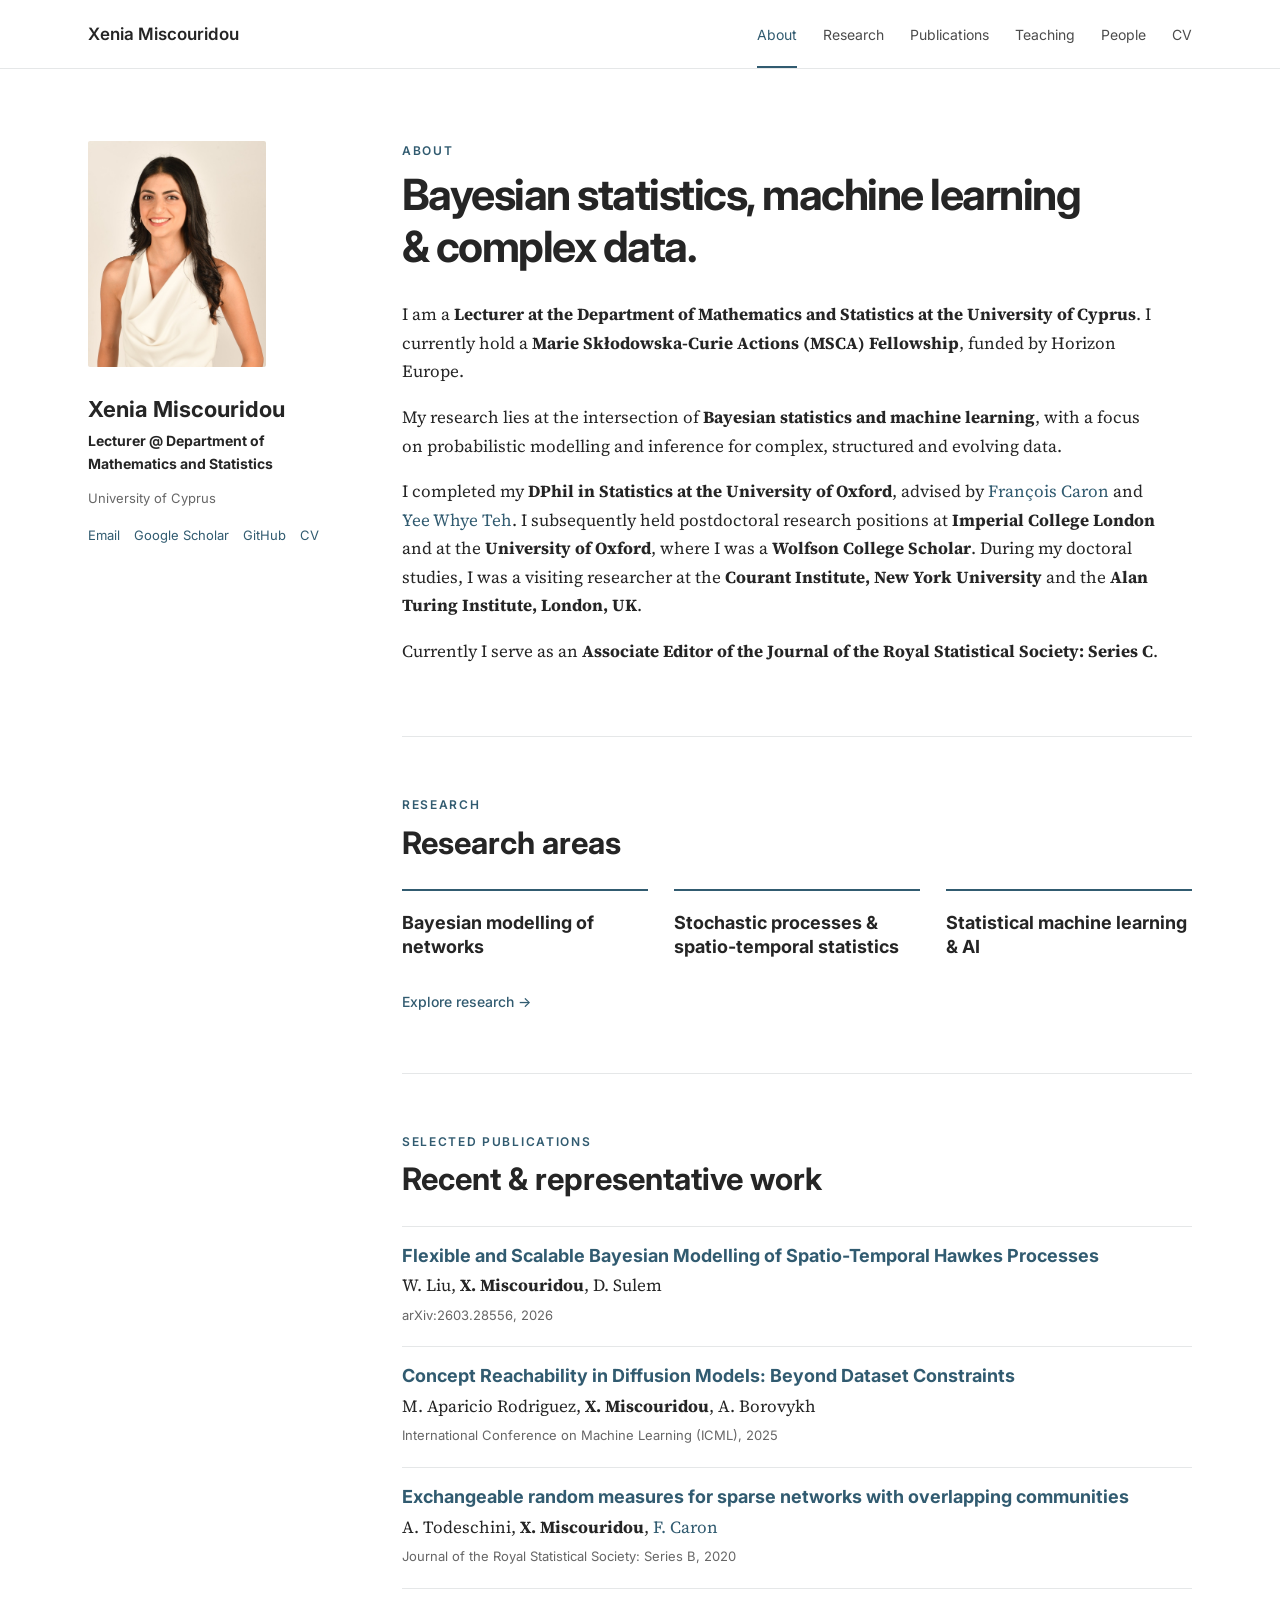
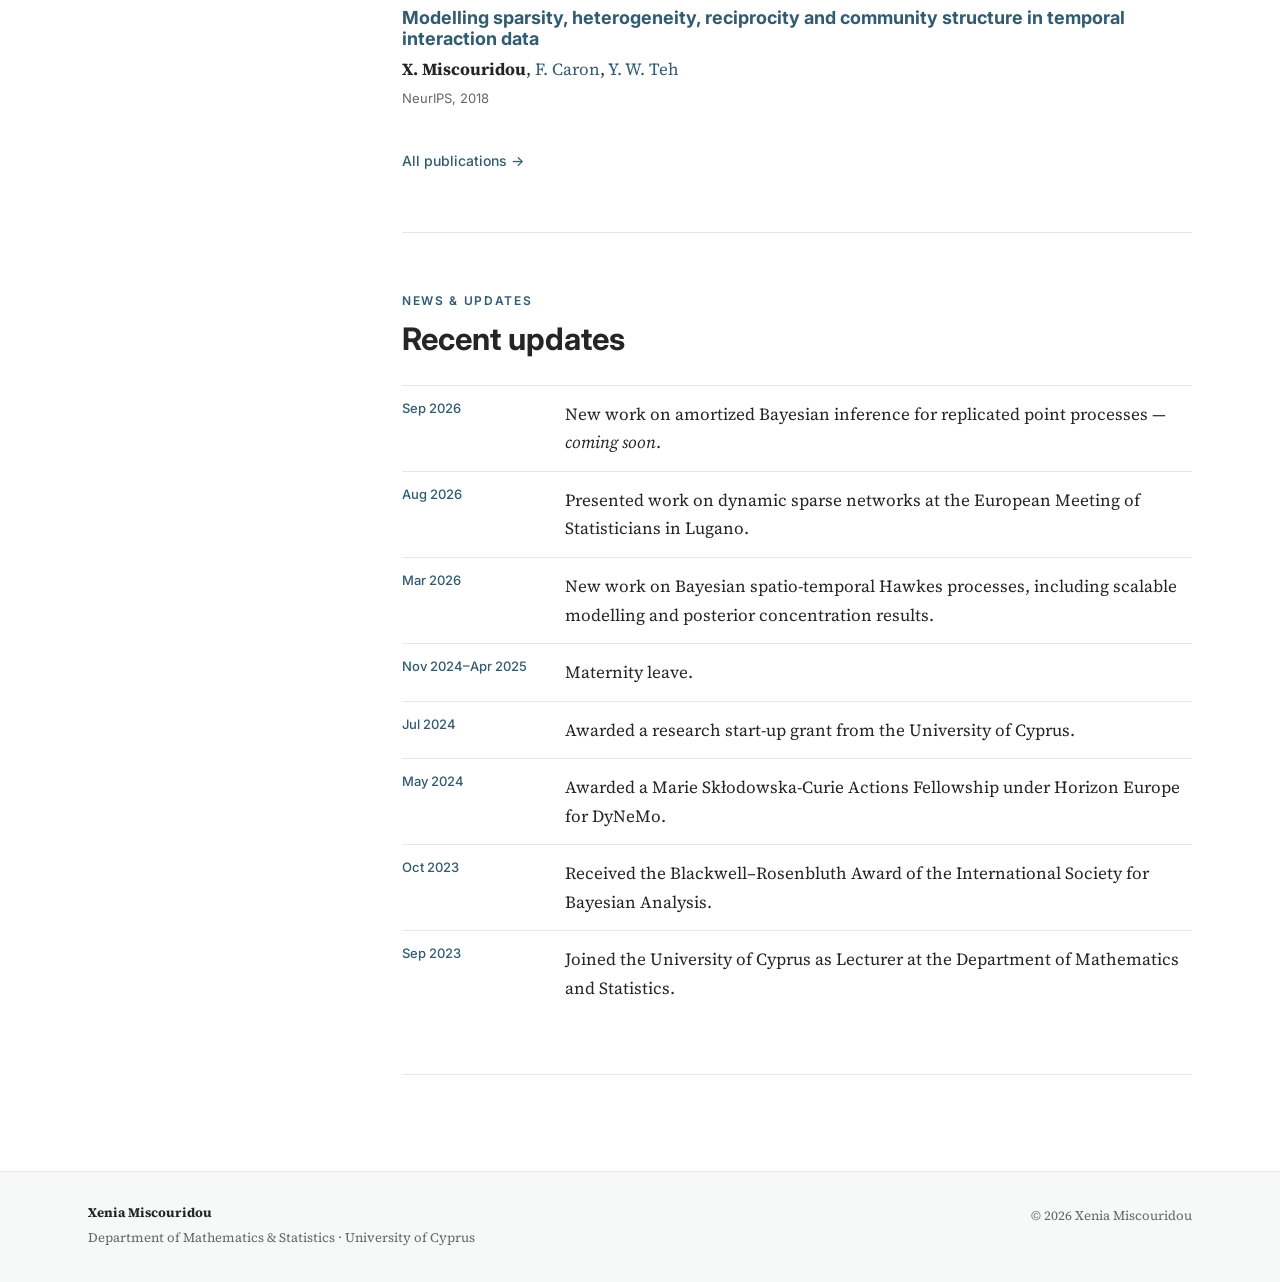
==== index.html @ 17776f2f "links" ====
<!doctype html><html lang="en"><head><meta charset="utf-8"><meta name="viewport" content="width=device-width,initial-scale=1"><title>Xenia Miscouridou</title><meta name="description" content="Xenia Miscouridou — Bayesian statistics, machine learning, networks and stochastic processes."><link rel="preconnect" href="https://fonts.googleapis.com"><link rel="preconnect" href="https://fonts.gstatic.com" crossorigin><link href="https://fonts.googleapis.com/css2?family=Inter:wght@400;500;600&family=Source+Serif+4:opsz,wght@8..60,400;8..60,600&display=swap" rel="stylesheet"><link rel="stylesheet" href="assets/style.css"></head><body>
<header class="topbar"><div class="navwrap"><a class="brand" href="index.html">Xenia Miscouridou</a><button class="menu" aria-label="Menu" aria-expanded="false">☰</button><nav><a class="active" href="index.html#about">About</a><a href="research.html">Research</a><a href="publications.html">Publications</a><a href="teaching.html">Teaching</a><a href="people.html">People</a><a href="cv.html">CV</a></nav></div></header>
<main class="layout"><aside class="profile"><img src="assets/xenia-profile.jpg" alt="Xenia Miscouridou"><h1>Xenia Miscouridou</h1><p class="role"><strong>Lecturer @ Department of Mathematics and Statistics</strong></p><p class="affiliation">University of Cyprus</p><div class="links"><a href="mailto:miscouridou.xenia@ucy.ac.cy">Email</a><a href="https://scholar.google.com/citations?user=eUsxsWwAAAAJ" target="_blank" rel="noreferrer">Google Scholar</a><a href="https://github.com/misxenia" target="_blank" rel="noreferrer">GitHub</a><a href="cv.html">CV</a></div></aside>
<div class="content"><section id="about" class="hero"><p class="eyebrow">About</p><h2>Bayesian statistics, machine learning &amp; complex data.</h2><p>I am a <strong>Lecturer at the Department of Mathematics and Statistics at the University of Cyprus</strong>. I currently hold a <strong>Marie Skłodowska-Curie Actions (MSCA) Fellowship</strong>, funded by Horizon Europe.</p><p>My research lies at the intersection of <strong>Bayesian statistics and machine learning</strong>, with a focus on probabilistic modelling and inference for complex, structured and evolving data.</p><p>I completed my <strong>DPhil in Statistics at the University of Oxford</strong>, advised by <a href="https://www.stats.ox.ac.uk/~caron/" target="_blank" rel="noreferrer">François Caron</a> and <a href="https://www.stats.ox.ac.uk/~teh/" target="_blank" rel="noreferrer">Yee Whye Teh</a>. I subsequently held postdoctoral research positions at <strong>Imperial College London</strong> and at the <strong>University of Oxford</strong>, where I was a <strong>Wolfson College Scholar</strong>. During my doctoral studies, I was a visiting researcher at the <strong>Courant Institute, New York University</strong> and the <strong>Alan Turing Institute, London, UK</strong>.<p>Currently I serve as an <strong>Associate Editor of the Journal of the Royal Statistical Society: Series C</strong>.</p></p></section>
<section id="research" class="section"><div class="sectionhead"><p class="eyebrow">Research</p><h2>Research areas</h2></div><div class="research-grid research-grid-titles"><article><h3>Bayesian modelling of networks</h3></article><article><h3>Stochastic processes &amp; spatio-temporal statistics</h3></article><article><h3>Statistical machine learning &amp; AI</h3></article></div><a class="more" href="research.html">Explore research →</a></section>
<section id="publications" class="section"><div class="sectionhead"><p class="eyebrow">Selected publications</p><h2>Recent &amp; representative work</h2></div><div class="pub"><h3><a href="https://arxiv.org/abs/2603.28556" target="_blank" rel="noreferrer">Flexible and Scalable Bayesian Modelling of Spatio-Temporal Hawkes Processes</a></h3><p>W. Liu, <strong>X. Miscouridou</strong>, D. Sulem</p><span class="venue">arXiv:2603.28556, 2026</span></div><div class="pub"><h3><a href="https://proceedings.mlr.press/v267/rodriguez25a.html" target="_blank" rel="noreferrer">Concept Reachability in Diffusion Models: Beyond Dataset Constraints</a></h3><p>M. Aparicio Rodriguez, <strong>X. Miscouridou</strong>, A. Borovykh</p><span class="venue">International Conference on Machine Learning (ICML), 2025</span></div><div class="pub"><h3><a href="https://academic.oup.com/jrsssb/article/82/2/487/7056100" target="_blank" rel="noreferrer">Exchangeable random measures for sparse networks with overlapping communities</a></h3><p>A. Todeschini, <strong>X. Miscouridou</strong>, <a href="https://www.stats.ox.ac.uk/~caron/" target="_blank" rel="noreferrer">F. Caron</a></p><span class="venue">Journal of the Royal Statistical Society: Series B, 2020</span></div><div class="pub"><h3><a href="https://proceedings.neurips.cc/paper/2018/hash/160c88652d47d0be60bfbfed25111412-Abstract.html" target="_blank" rel="noreferrer">Modelling sparsity, heterogeneity, reciprocity and community structure in temporal interaction data</a></h3><p><strong>X. Miscouridou</strong>, <a href="https://www.stats.ox.ac.uk/~caron/" target="_blank" rel="noreferrer">F. Caron</a>, <a href="https://www.stats.ox.ac.uk/~teh/" target="_blank" rel="noreferrer">Y. W. Teh</a></p><span class="venue">NeurIPS, 2018</span></div><a class="more" href="publications.html">All publications →</a></section>
<section id="news" class="section"><div class="sectionhead"><p class="eyebrow">News &amp; updates</p><h2>Recent updates</h2></div><div class="timeline"><div class="event"><time>Sep 2026</time><p>New work on amortized Bayesian inference for replicated point processes — <em>coming soon</em>.</p></div><div class="event"><time>Aug 2026</time><p>Presented work on dynamic sparse networks at the European Meeting of Statisticians in Lugano.</p></div><div class="event"><time>Mar 2026</time><p>New work on Bayesian spatio-temporal Hawkes processes, including scalable modelling and posterior concentration results.</p></div><div class="event"><time>Nov 2024–Apr 2025</time><p>Maternity leave.</p></div><div class="event"><time>Jul 2024</time><p>Awarded a research start-up grant from the University of Cyprus.</p></div><div class="event"><time>May 2024</time><p>Awarded a Marie Skłodowska-Curie Actions Fellowship under Horizon Europe for DyNeMo.</p></div><div class="event"><time>Oct 2023</time><p>Received the Blackwell–Rosenbluth Award of the International Society for Bayesian Analysis.</p></div><div class="event"><time>Sep 2023</time><p>Joined the University of Cyprus as Lecturer at the Department of Mathematics and Statistics.</p></div></div></section></div></main>
<footer class="sitefooter"><div class="footerin"><div><strong>Xenia Miscouridou</strong><p>Department of Mathematics &amp; Statistics · University of Cyprus</p></div><p>© 2026 Xenia Miscouridou</p></div></footer><script src="assets/site.js"></script></body></html>
---- assets/style.css ----
:root{--ink:#252525;--muted:#666;--accent:#315B70;--soft:#F7F8F8;--rule:#E5E7E8;--max:1160px}*{box-sizing:border-box}html{scroll-behavior:smooth}body{margin:0;color:var(--ink);background:#fff;font-family:"Source Serif 4",Georgia,serif;font-size:17px;line-height:1.68}a{color:var(--accent);text-decoration:none}a:hover{text-decoration:underline}h1,h2,h3,.brand,nav,.eyebrow,.meta,.tags,.role,.affiliation,.links,.venue,.paperlinks,.status,.software-links,.project-meta{font-family:Inter,Arial,sans-serif}h1,h2,h3{line-height:1.2;margin-top:0}.topbar{position:sticky;top:0;z-index:20;background:rgba(255,255,255,.97);border-bottom:1px solid var(--rule)}.navwrap{max-width:var(--max);margin:auto;min-height:68px;padding:0 28px;display:flex;align-items:center;gap:28px}.brand{font-weight:600;color:var(--ink);margin-right:auto}.brand:hover{text-decoration:none}.topbar nav{display:flex;gap:26px;font-size:14px}.topbar nav a{color:#4b4b4b;padding:23px 0 19px;border-bottom:2px solid transparent}.topbar nav a.active,.topbar nav a:hover{color:var(--accent);border-bottom-color:var(--accent);text-decoration:none}.menu{display:none;background:none;border:0;font-size:22px}.layout{max-width:var(--max);margin:auto;padding:72px 28px 96px;display:grid;grid-template-columns:240px minmax(0,1fr);gap:74px}.profile{position:sticky;top:112px;align-self:start}.profile img{width:178px;height:226px;object-fit:cover;border-radius:2px}.profile h1{font-size:22px;margin:20px 0 7px}.role{font-size:14px;font-weight:600;margin:0 0 8px}.affiliation{font-size:13px;line-height:1.5;color:var(--muted)}.links{display:flex;flex-wrap:wrap;gap:8px 14px;font-size:13px;margin-top:17px}.hero{padding-bottom:54px;border-bottom:1px solid var(--rule)}.hero h2{font-size:43px;letter-spacing:-.035em;max-width:700px;margin:8px 0 28px}.hero p{max-width:760px}.eyebrow{text-transform:uppercase;letter-spacing:.14em;font-size:12px;font-weight:600;color:var(--accent);margin:0 0 8px}.section{padding:58px 0;border-bottom:1px solid var(--rule)}.sectionhead h2{font-size:31px;margin-bottom:28px}.research-grid{display:grid;grid-template-columns:repeat(3,1fr);gap:26px}.research-grid article{border-top:2px solid var(--accent);padding-top:18px}.research-grid h3{font-size:18px}.num{font:600 12px Inter;color:#999}.tags{font-size:12px;color:var(--muted);line-height:1.6}.more{display:inline-block;margin-top:22px;font:500 14px Inter}.pub{padding:18px 0;border-top:1px solid var(--rule)}.pub h3{font-size:18px;margin-bottom:5px}.pub p{margin:0}.venue{font-size:13px;color:var(--muted)}.timeline .event{display:grid;grid-template-columns:145px 1fr;gap:18px;border-top:1px solid var(--rule);padding:14px 0}.event time{font:500 13px Inter;color:var(--accent)}.event p{margin:0}.page{max-width:940px;margin:auto;padding:76px 28px 100px}.pagehead{padding-bottom:44px;border-bottom:1px solid var(--rule)}.pagehead h1{font-size:46px;letter-spacing:-.035em;margin:5px 0 18px}.pagehead>p:last-of-type{max-width:720px}.pub-links{display:flex;gap:20px;font:500 13px Inter;margin-top:20px}.pub-section{padding:42px 0 8px}.pub-section>h2,.teaching-layout>h2{font-size:22px;color:var(--accent);margin-bottom:20px}.publication,.course{padding:18px 0;border-top:1px solid var(--rule)}.publication h3,.course h3{font-size:18px;margin-bottom:6px}.publication p,.course p{margin:4px 0}.paperlinks,.meta{font-size:13px;color:var(--muted)}.paperlinks a{margin-right:12px}.teaching-layout{display:grid;grid-template-columns:220px 1fr;gap:48px;padding:42px 0;border-bottom:1px solid var(--rule)}
/* Research page */.research-intro{max-width:780px}.theme-list{margin-top:12px}.theme{display:grid;grid-template-columns:78px minmax(0,1fr);gap:22px;padding:38px 0;border-top:1px solid var(--rule)}.theme:first-child{border-top:0}.theme-number{font:600 13px Inter;color:var(--accent);padding-top:5px}.theme h2{font-size:25px;margin-bottom:13px}.theme p{margin:0 0 12px;max-width:760px}.theme .tags{margin-top:15px}.research-block{padding:52px 0;border-top:1px solid var(--rule)}.research-block-head{display:grid;grid-template-columns:220px minmax(0,1fr);gap:44px;margin-bottom:18px}.research-block-head h2{font-size:28px;margin:0}.research-block-head p{margin:0;color:var(--muted);max-width:650px}.software-list{margin-left:264px}.software-item{padding:22px 0;border-top:1px solid var(--rule)}.software-title{display:flex;align-items:baseline;gap:12px;flex-wrap:wrap}.software-title h3{font-size:19px;margin:0}.status{font-size:12px;font-style:italic;color:var(--muted)}.software-item p{margin:7px 0}.software-links{font-size:13px;display:flex;gap:16px}.projects{margin-left:264px}.project{padding:22px 0;border-top:1px solid var(--rule)}.project h3{font-size:19px;margin-bottom:7px}.project p{margin:0}.project-meta{font-size:12px;color:var(--accent);text-transform:uppercase;letter-spacing:.08em;margin-bottom:7px!important}.sitefooter{border-top:1px solid var(--rule);background:var(--soft)}.footerin{max-width:var(--max);margin:auto;padding:30px 28px;display:flex;justify-content:space-between;gap:30px;font-size:13px}.footerin p{margin:3px 0;color:var(--muted)}
@media(max-width:820px){.menu{display:block}.topbar nav{display:none;position:absolute;top:68px;left:0;right:0;background:#fff;border-bottom:1px solid var(--rule);padding:12px 28px;flex-direction:column;gap:0}.topbar nav.open{display:flex}.topbar nav a{padding:11px 0}.layout{grid-template-columns:1fr;gap:42px;padding-top:44px}.profile{position:static;display:grid;grid-template-columns:130px 1fr;column-gap:22px}.profile img{width:130px;height:166px;grid-row:1/6}.profile h1{margin-top:0}.research-grid{grid-template-columns:1fr}.teaching-layout,.research-block-head{grid-template-columns:1fr;gap:8px}.software-list,.projects{margin-left:0}.theme{grid-template-columns:42px 1fr}.hero h2,.pagehead h1{font-size:36px}.footerin{flex-direction:column}.timeline .event{grid-template-columns:1fr;gap:2px}}
@media(max-width:500px){body{font-size:16px}.navwrap,.layout,.page,.footerin{padding-left:20px;padding-right:20px}.profile{display:block}.profile img{width:150px;height:191px}.theme{grid-template-columns:1fr;gap:6px}.research-block{padding:38px 0}}

/* 2026-09 compact page refinements */
.theme{display:block;padding:30px 0}.theme h2{margin-bottom:10px}.theme p{margin-bottom:10px}.software-bullets,.course-bullets{margin:0;padding-left:1.2rem}.software-bullets li,.course-bullets li{padding:13px 0 13px 5px;border-top:1px solid var(--rule)}.software-bullets li:first-child,.course-bullets li:first-child{border-top:0}.software-bullets{margin-left:264px}.software-bullets strong,.course-bullets strong{font-family:Inter,Arial,sans-serif}.course-bullets .meta{display:block;margin-top:3px}.course-bullets p{margin:4px 0 0}.publication.compact{padding:12px 0}.publication.compact h3{font-size:16px;margin:0 0 3px;line-height:1.35}.publication.compact .pub-meta{font-size:13px;line-height:1.45;color:var(--muted);margin:0}.publication.compact .pub-meta strong{color:var(--ink)}.publication.compact .venue{font-size:inherit}.publication.compact .paperlinks{font-size:inherit;white-space:nowrap}.pub-section{padding-top:34px}.pub-section>h2{margin-bottom:10px}
@media(max-width:820px){.software-bullets{margin-left:0}}

/* People page: open, typography-led group layout */
.people-section{padding:42px 0 46px;border-bottom:1px solid var(--rule)}
.people-section>h2{font-size:24px;color:var(--ink);margin:0 0 42px;padding-bottom:13px;border-bottom:1px solid var(--rule)}
.people-grid{display:grid;column-gap:38px;row-gap:34px}
.people-grid-3{grid-template-columns:repeat(3,minmax(0,1fr))}
.people-grid-2{grid-template-columns:repeat(2,minmax(0,1fr))}
.people-section .person{padding:0;min-width:0;background:none;border:0}
.people-section .person h3{font-size:18px;margin:0 0 9px;font-weight:600}
.people-section .person h3 a{color:var(--accent)}
.people-section .person p{margin:4px 0;font-size:14px;line-height:1.5}
.person-role{font-family:Inter,Arial,sans-serif;font-weight:500;color:var(--ink)}
.person-affiliation{font-family:Inter,Arial,sans-serif;font-size:12.5px!important;color:var(--muted)}
.person-topic{margin-top:10px!important;color:#454545}
.person-note{font-family:Inter,Arial,sans-serif;font-size:12px!important;color:var(--muted);margin-top:9px!important}
/* Publication titles are the paper links; metadata stays visually secondary. */
.publication.compact h3 a{color:var(--ink);text-decoration:none}
.publication.compact h3 a:hover{color:var(--accent);text-decoration:underline}
@media(max-width:550px){.people-grid-3,.people-grid-2{grid-template-columns:1fr}.people-section{padding:34px 0 38px}.people-grid{row-gap:28px}}

/* Final homepage research summary and People hierarchy */
.research-grid-titles article{padding:20px 0 4px;min-height:82px}
.research-grid-titles h3{font-size:18px;line-height:1.35;margin:0}
.people-section-featured{padding-top:46px}
.people-section-featured .people-grid{column-gap:48px}

.people-section:last-of-type{border-bottom:0;padding-bottom:20px}

/* Research page: three research areas in columns */
.theme-list{display:grid;grid-template-columns:repeat(3,minmax(0,1fr));gap:30px;margin-top:40px;padding-bottom:48px}
.theme-list .theme{display:block;padding:20px 0 0;border-top:2px solid var(--accent)}
.theme-list .theme:first-child{border-top:2px solid var(--accent)}
.theme-list .theme h2{font-size:21px;line-height:1.3;margin-bottom:14px}
.theme-list .theme p{margin:0 0 14px;line-height:1.6}
.theme-list .theme .tags{margin-top:14px}
#software{clear:both}
@media(max-width:700px){.theme-list{grid-template-columns:1fr;gap:24px;margin-top:28px;padding-bottom:34px}}

/* Research theme figures */
.theme-figure{margin:0 0 14px;max-width:75%}
.theme-figure img{width:100%;height:auto;display:block;border-radius:8px;border:1px solid var(--rule)}
.theme-figure figcaption{margin-top:8px;font-size:12px;color:var(--muted);line-height:1.4}
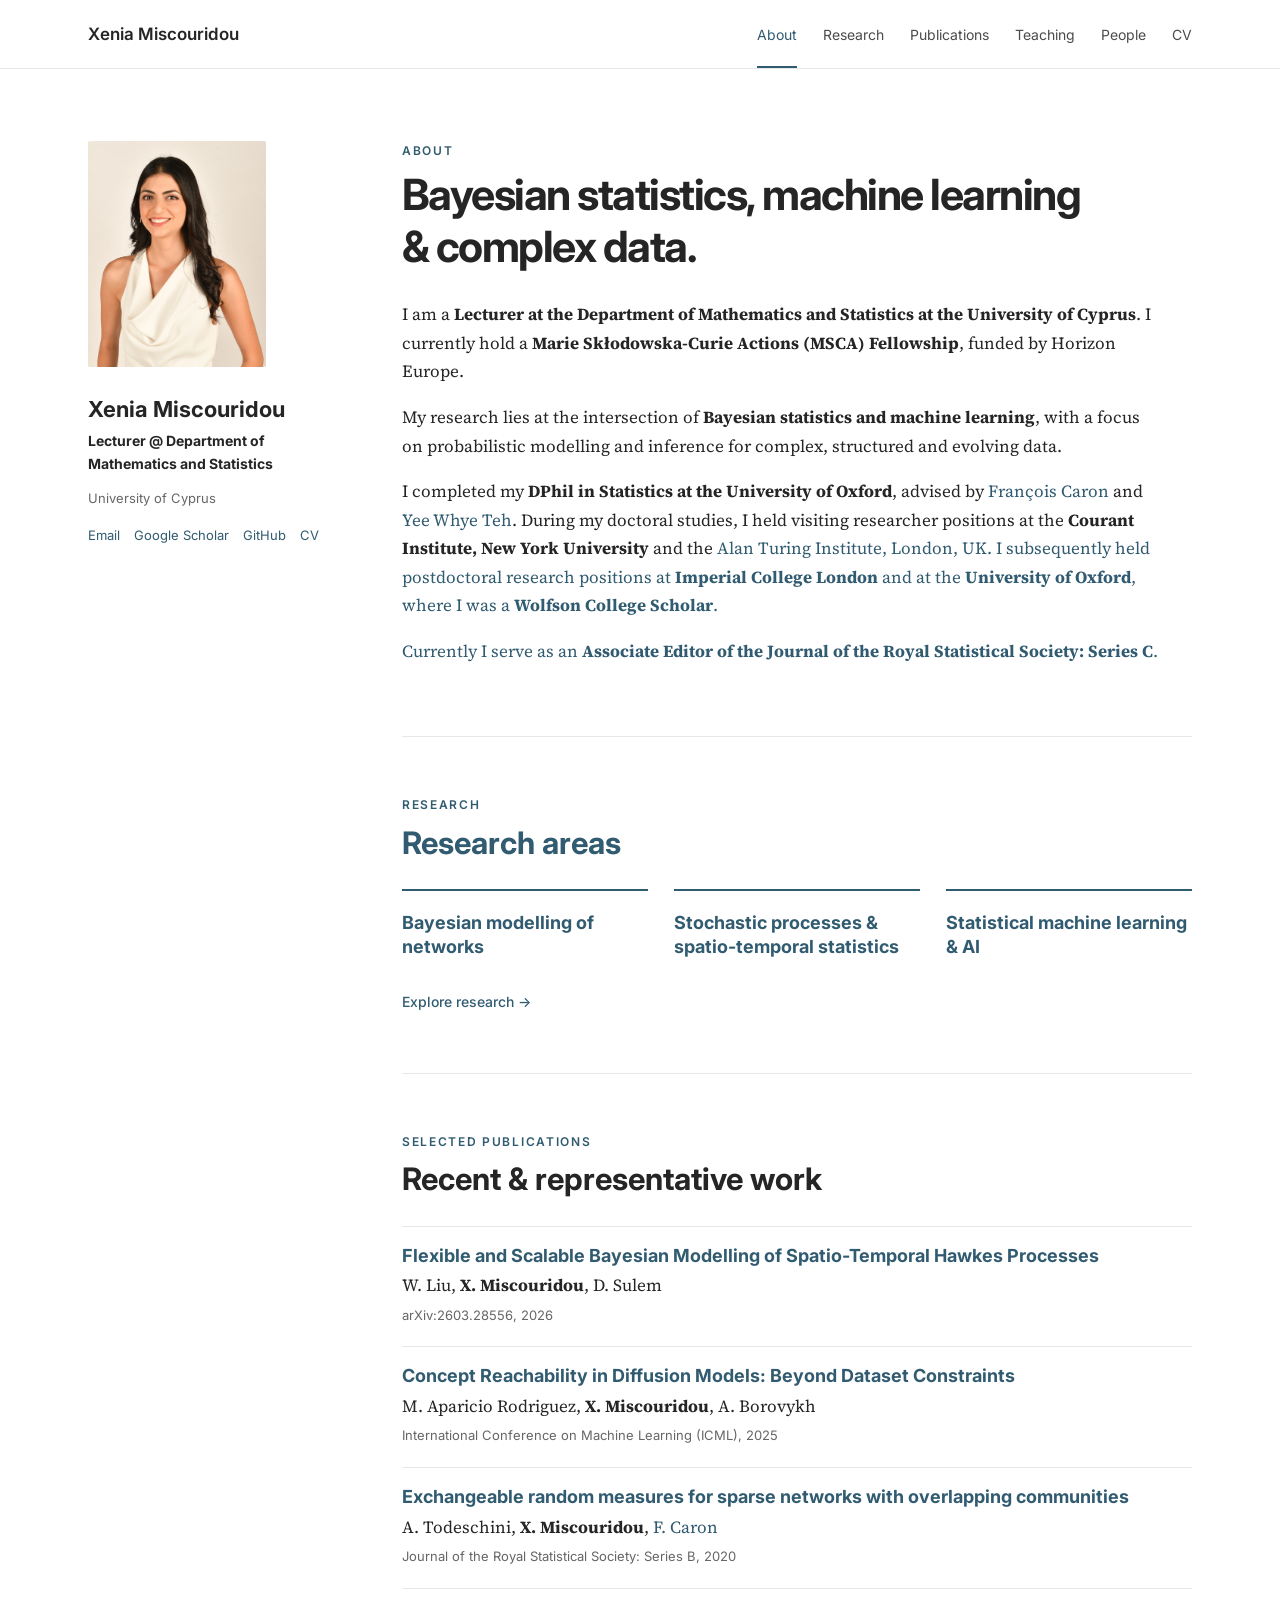
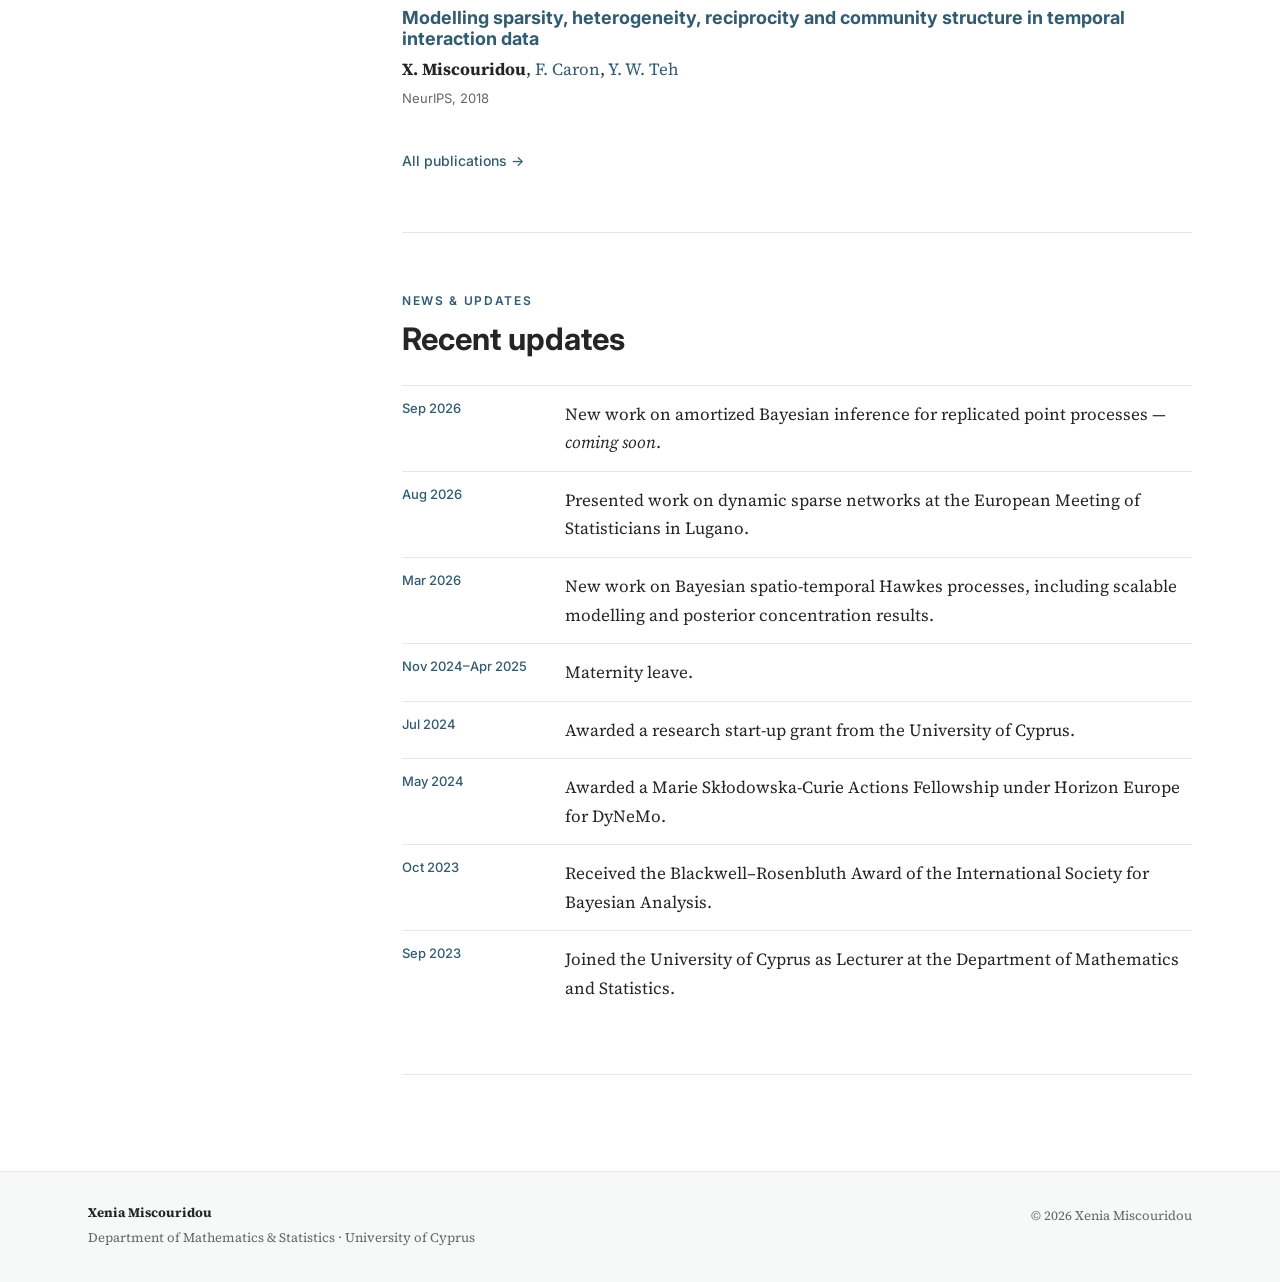
==== commit ebc6b867: "links" ====
--- a/index.html
+++ b/index.html
@@ -1,7 +1,7 @@
 <!doctype html><html lang="en"><head><meta charset="utf-8"><meta name="viewport" content="width=device-width,initial-scale=1"><title>Xenia Miscouridou</title><meta name="description" content="Xenia Miscouridou — Bayesian statistics, machine learning, networks and stochastic processes."><link rel="preconnect" href="https://fonts.googleapis.com"><link rel="preconnect" href="https://fonts.gstatic.com" crossorigin><link href="https://fonts.googleapis.com/css2?family=Inter:wght@400;500;600&family=Source+Serif+4:opsz,wght@8..60,400;8..60,600&display=swap" rel="stylesheet"><link rel="stylesheet" href="assets/style.css"></head><body>
 <header class="topbar"><div class="navwrap"><a class="brand" href="index.html">Xenia Miscouridou</a><button class="menu" aria-label="Menu" aria-expanded="false">☰</button><nav><a class="active" href="index.html#about">About</a><a href="research.html">Research</a><a href="publications.html">Publications</a><a href="teaching.html">Teaching</a><a href="people.html">People</a><a href="cv.html">CV</a></nav></div></header>
 <main class="layout"><aside class="profile"><img src="assets/xenia-profile.jpg" alt="Xenia Miscouridou"><h1>Xenia Miscouridou</h1><p class="role"><strong>Lecturer @ Department of Mathematics and Statistics</strong></p><p class="affiliation">University of Cyprus</p><div class="links"><a href="mailto:miscouridou.xenia@ucy.ac.cy">Email</a><a href="https://scholar.google.com/citations?user=eUsxsWwAAAAJ" target="_blank" rel="noreferrer">Google Scholar</a><a href="https://github.com/misxenia" target="_blank" rel="noreferrer">GitHub</a><a href="cv.html">CV</a></div></aside>
-<div class="content"><section id="about" class="hero"><p class="eyebrow">About</p><h2>Bayesian statistics, machine learning &amp; complex data.</h2><p>I am a <strong>Lecturer at the Department of Mathematics and Statistics at the University of Cyprus</strong>. I currently hold a <strong>Marie Skłodowska-Curie Actions (MSCA) Fellowship</strong>, funded by Horizon Europe.</p><p>My research lies at the intersection of <strong>Bayesian statistics and machine learning</strong>, with a focus on probabilistic modelling and inference for complex, structured and evolving data.</p><p>I completed my <strong>DPhil in Statistics at the University of Oxford</strong>, advised by <a href="https://www.stats.ox.ac.uk/~caron/" target="_blank" rel="noreferrer">François Caron</a> and <a href="https://www.stats.ox.ac.uk/~teh/" target="_blank" rel="noreferrer">Yee Whye Teh</a>. I subsequently held postdoctoral research positions at <strong>Imperial College London</strong> and at the <strong>University of Oxford</strong>, where I was a <strong>Wolfson College Scholar</strong>. During my doctoral studies, I was a visiting researcher at the <strong>Courant Institute, New York University</strong> and the <strong>Alan Turing Institute, London, UK</strong>.<p>Currently I serve as an <strong>Associate Editor of the Journal of the Royal Statistical Society: Series C</strong>.</p></p></section>
+<div class="content"><section id="about" class="hero"><p class="eyebrow">About</p><h2>Bayesian statistics, machine learning &amp; complex data.</h2><p>I am a <strong>Lecturer at the Department of Mathematics and Statistics at the University of Cyprus</strong>. I currently hold a <strong>Marie Skłodowska-Curie Actions (MSCA) Fellowship</strong>, funded by Horizon Europe.</p><p>My research lies at the intersection of <strong>Bayesian statistics and machine learning</strong>, with a focus on probabilistic modelling and inference for complex, structured and evolving data.</p><p>I completed my <strong>DPhil in Statistics at the University of Oxford</strong>, advised by <a href="https://www.stats.ox.ac.uk/~caron/" target="_blank" rel="noreferrer">François Caron</a> and <a href="https://www.stats.ox.ac.uk/~teh/" target="_blank" rel="noreferrer">Yee Whye Teh</a>. During my doctoral studies, I held visiting researcher positions at the <strong>Courant Institute, New York University</strong> and the <a href="https://www.turing.ac.uk/" target="_blank" rel="noreferrer">Alan Turing Institute, London, UK</strong>. I subsequently held postdoctoral research positions at <strong>Imperial College London</strong> and at the <strong>University of Oxford</strong>, where I was a <strong>Wolfson College Scholar</strong>. <p>Currently I serve as an <strong>Associate Editor of the Journal of the Royal Statistical Society: Series C</strong>.</p></p></section>
 <section id="research" class="section"><div class="sectionhead"><p class="eyebrow">Research</p><h2>Research areas</h2></div><div class="research-grid research-grid-titles"><article><h3>Bayesian modelling of networks</h3></article><article><h3>Stochastic processes &amp; spatio-temporal statistics</h3></article><article><h3>Statistical machine learning &amp; AI</h3></article></div><a class="more" href="research.html">Explore research →</a></section>
 <section id="publications" class="section"><div class="sectionhead"><p class="eyebrow">Selected publications</p><h2>Recent &amp; representative work</h2></div><div class="pub"><h3><a href="https://arxiv.org/abs/2603.28556" target="_blank" rel="noreferrer">Flexible and Scalable Bayesian Modelling of Spatio-Temporal Hawkes Processes</a></h3><p>W. Liu, <strong>X. Miscouridou</strong>, D. Sulem</p><span class="venue">arXiv:2603.28556, 2026</span></div><div class="pub"><h3><a href="https://proceedings.mlr.press/v267/rodriguez25a.html" target="_blank" rel="noreferrer">Concept Reachability in Diffusion Models: Beyond Dataset Constraints</a></h3><p>M. Aparicio Rodriguez, <strong>X. Miscouridou</strong>, A. Borovykh</p><span class="venue">International Conference on Machine Learning (ICML), 2025</span></div><div class="pub"><h3><a href="https://academic.oup.com/jrsssb/article/82/2/487/7056100" target="_blank" rel="noreferrer">Exchangeable random measures for sparse networks with overlapping communities</a></h3><p>A. Todeschini, <strong>X. Miscouridou</strong>, <a href="https://www.stats.ox.ac.uk/~caron/" target="_blank" rel="noreferrer">F. Caron</a></p><span class="venue">Journal of the Royal Statistical Society: Series B, 2020</span></div><div class="pub"><h3><a href="https://proceedings.neurips.cc/paper/2018/hash/160c88652d47d0be60bfbfed25111412-Abstract.html" target="_blank" rel="noreferrer">Modelling sparsity, heterogeneity, reciprocity and community structure in temporal interaction data</a></h3><p><strong>X. Miscouridou</strong>, <a href="https://www.stats.ox.ac.uk/~caron/" target="_blank" rel="noreferrer">F. Caron</a>, <a href="https://www.stats.ox.ac.uk/~teh/" target="_blank" rel="noreferrer">Y. W. Teh</a></p><span class="venue">NeurIPS, 2018</span></div><a class="more" href="publications.html">All publications →</a></section>
 <section id="news" class="section"><div class="sectionhead"><p class="eyebrow">News &amp; updates</p><h2>Recent updates</h2></div><div class="timeline"><div class="event"><time>Sep 2026</time><p>New work on amortized Bayesian inference for replicated point processes — <em>coming soon</em>.</p></div><div class="event"><time>Aug 2026</time><p>Presented work on dynamic sparse networks at the European Meeting of Statisticians in Lugano.</p></div><div class="event"><time>Mar 2026</time><p>New work on Bayesian spatio-temporal Hawkes processes, including scalable modelling and posterior concentration results.</p></div><div class="event"><time>Nov 2024–Apr 2025</time><p>Maternity leave.</p></div><div class="event"><time>Jul 2024</time><p>Awarded a research start-up grant from the University of Cyprus.</p></div><div class="event"><time>May 2024</time><p>Awarded a Marie Skłodowska-Curie Actions Fellowship under Horizon Europe for DyNeMo.</p></div><div class="event"><time>Oct 2023</time><p>Received the Blackwell–Rosenbluth Award of the International Society for Bayesian Analysis.</p></div><div class="event"><time>Sep 2023</time><p>Joined the University of Cyprus as Lecturer at the Department of Mathematics and Statistics.</p></div></div></section></div></main>
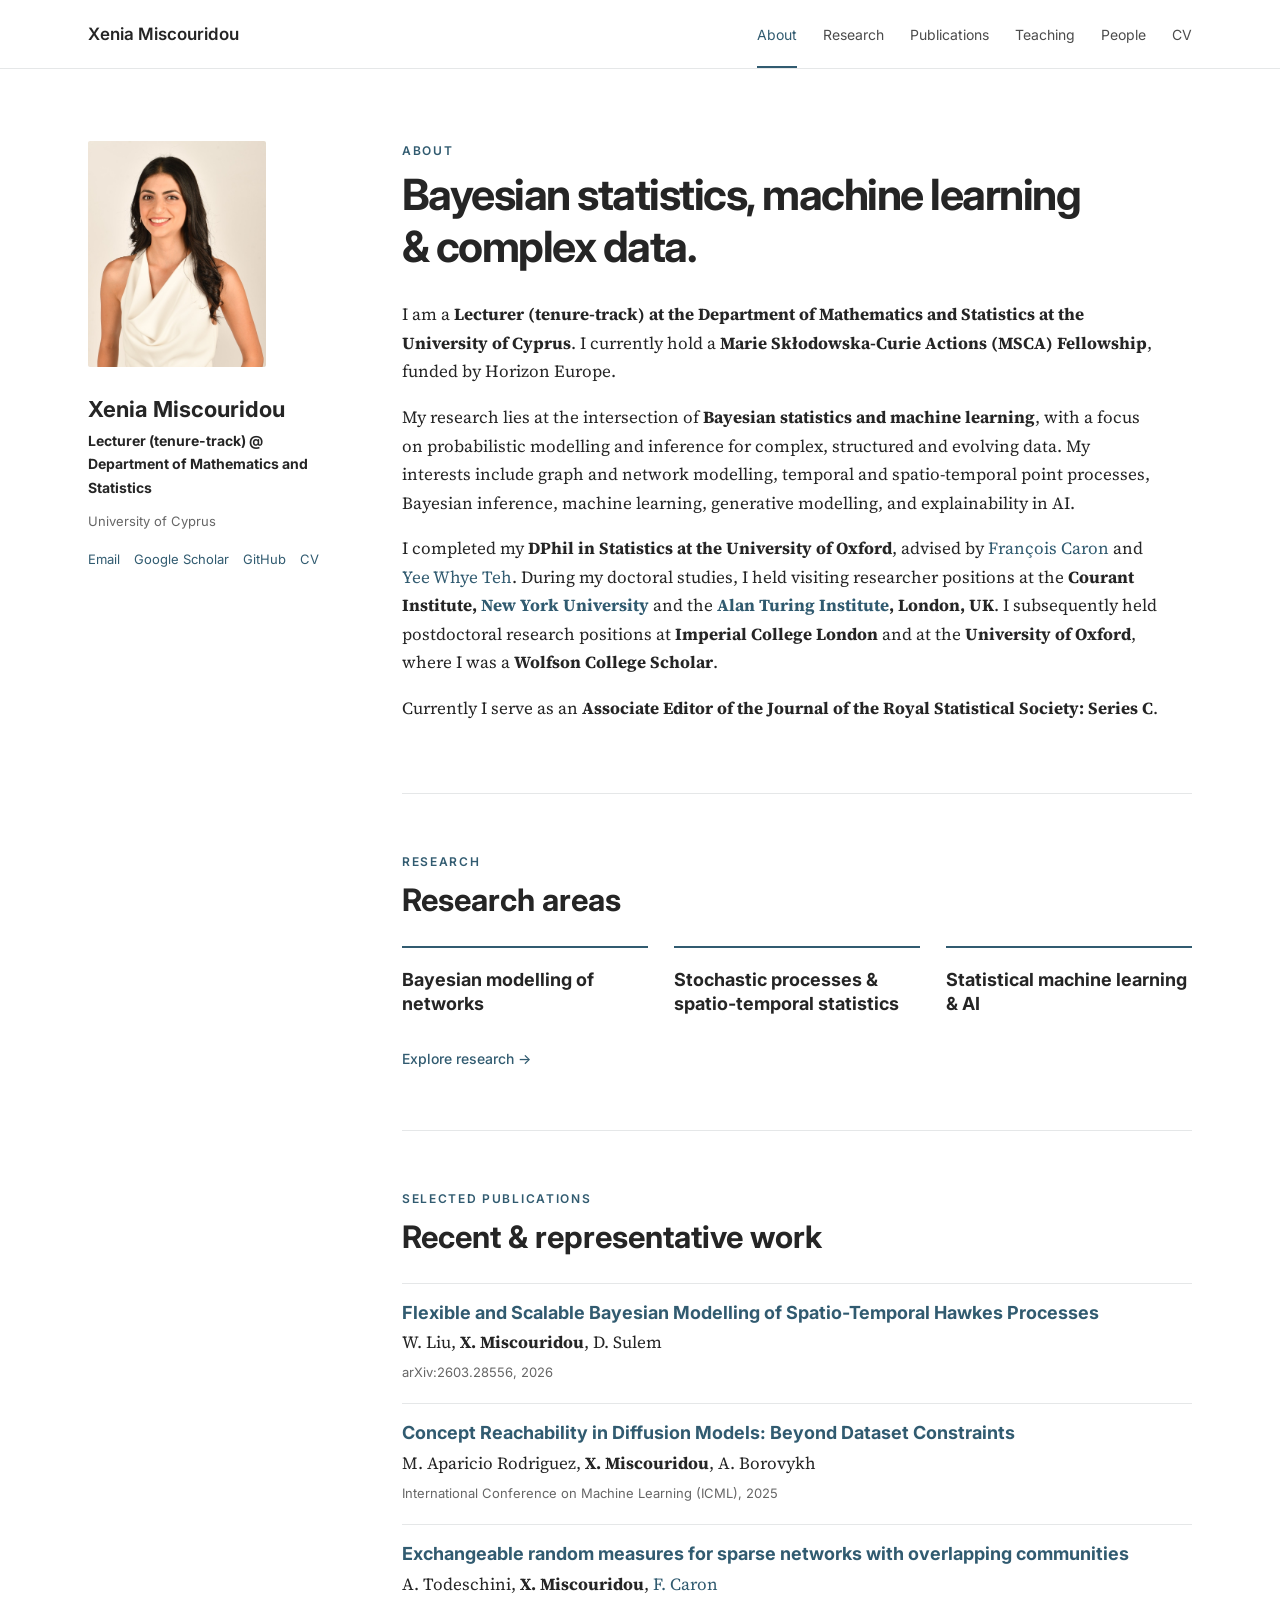
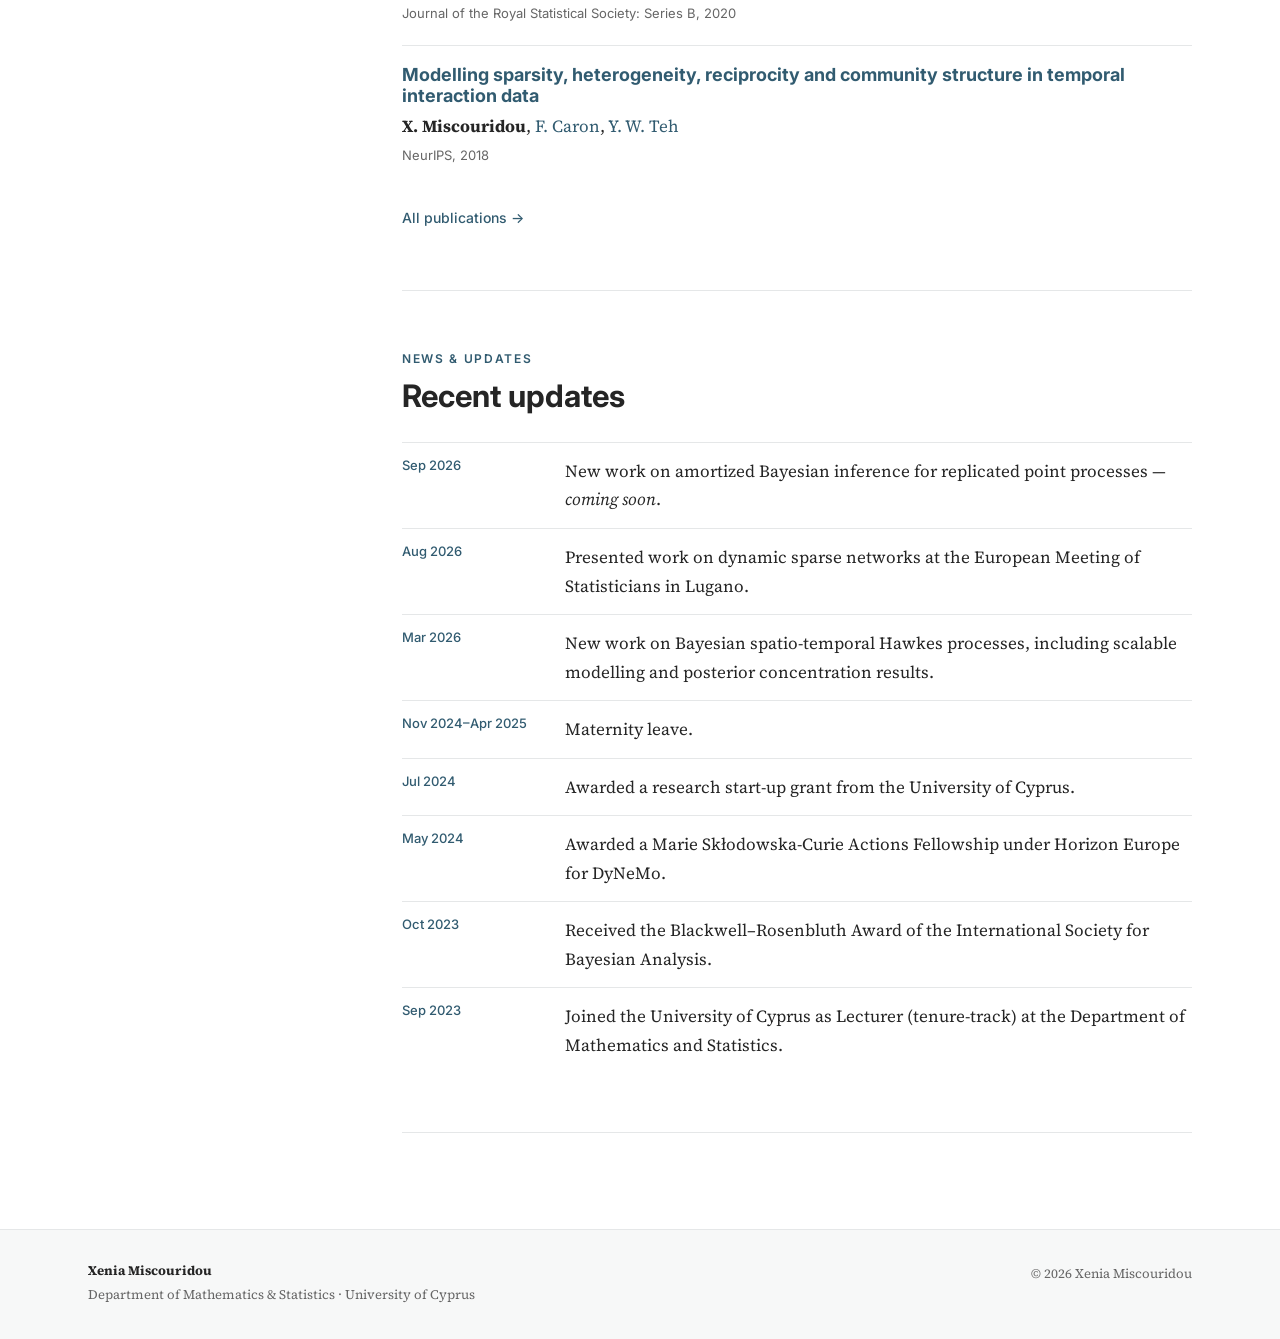
==== commit bb9a8674: "Fix broken link tag, restore tenure-track and interests text" ====
--- a/index.html
+++ b/index.html
@@ -1,8 +1,8 @@
 <!doctype html><html lang="en"><head><meta charset="utf-8"><meta name="viewport" content="width=device-width,initial-scale=1"><title>Xenia Miscouridou</title><meta name="description" content="Xenia Miscouridou — Bayesian statistics, machine learning, networks and stochastic processes."><link rel="preconnect" href="https://fonts.googleapis.com"><link rel="preconnect" href="https://fonts.gstatic.com" crossorigin><link href="https://fonts.googleapis.com/css2?family=Inter:wght@400;500;600&family=Source+Serif+4:opsz,wght@8..60,400;8..60,600&display=swap" rel="stylesheet"><link rel="stylesheet" href="assets/style.css"></head><body>
 <header class="topbar"><div class="navwrap"><a class="brand" href="index.html">Xenia Miscouridou</a><button class="menu" aria-label="Menu" aria-expanded="false">☰</button><nav><a class="active" href="index.html#about">About</a><a href="research.html">Research</a><a href="publications.html">Publications</a><a href="teaching.html">Teaching</a><a href="people.html">People</a><a href="cv.html">CV</a></nav></div></header>
-<main class="layout"><aside class="profile"><img src="assets/xenia-profile.jpg" alt="Xenia Miscouridou"><h1>Xenia Miscouridou</h1><p class="role"><strong>Lecturer @ Department of Mathematics and Statistics</strong></p><p class="affiliation">University of Cyprus</p><div class="links"><a href="mailto:miscouridou.xenia@ucy.ac.cy">Email</a><a href="https://scholar.google.com/citations?user=eUsxsWwAAAAJ" target="_blank" rel="noreferrer">Google Scholar</a><a href="https://github.com/misxenia" target="_blank" rel="noreferrer">GitHub</a><a href="cv.html">CV</a></div></aside>
-<div class="content"><section id="about" class="hero"><p class="eyebrow">About</p><h2>Bayesian statistics, machine learning &amp; complex data.</h2><p>I am a <strong>Lecturer at the Department of Mathematics and Statistics at the University of Cyprus</strong>. I currently hold a <strong>Marie Skłodowska-Curie Actions (MSCA) Fellowship</strong>, funded by Horizon Europe.</p><p>My research lies at the intersection of <strong>Bayesian statistics and machine learning</strong>, with a focus on probabilistic modelling and inference for complex, structured and evolving data.</p><p>I completed my <strong>DPhil in Statistics at the University of Oxford</strong>, advised by <a href="https://www.stats.ox.ac.uk/~caron/" target="_blank" rel="noreferrer">François Caron</a> and <a href="https://www.stats.ox.ac.uk/~teh/" target="_blank" rel="noreferrer">Yee Whye Teh</a>. During my doctoral studies, I held visiting researcher positions at the <strong>Courant Institute, New York University</strong> and the <a href="https://www.turing.ac.uk/" target="_blank" rel="noreferrer">Alan Turing Institute, London, UK</strong>. I subsequently held postdoctoral research positions at <strong>Imperial College London</strong> and at the <strong>University of Oxford</strong>, where I was a <strong>Wolfson College Scholar</strong>. <p>Currently I serve as an <strong>Associate Editor of the Journal of the Royal Statistical Society: Series C</strong>.</p></p></section>
+<main class="layout"><aside class="profile"><img src="assets/xenia-profile.jpg" alt="Xenia Miscouridou"><h1>Xenia Miscouridou</h1><p class="role"><strong>Lecturer (tenure-track) @ Department of Mathematics and Statistics</strong></p><p class="affiliation">University of Cyprus</p><div class="links"><a href="mailto:miscouridou.xenia@ucy.ac.cy">Email</a><a href="https://scholar.google.com/citations?user=eUsxsWwAAAAJ" target="_blank" rel="noreferrer">Google Scholar</a><a href="https://github.com/misxenia" target="_blank" rel="noreferrer">GitHub</a><a href="cv.html">CV</a></div></aside>
+<div class="content"><section id="about" class="hero"><p class="eyebrow">About</p><h2>Bayesian statistics, machine learning &amp; complex data.</h2><p>I am a <strong>Lecturer (tenure-track) at the Department of Mathematics and Statistics at the University of Cyprus</strong>. I currently hold a <strong>Marie Skłodowska-Curie Actions (MSCA) Fellowship</strong>, funded by Horizon Europe.</p><p>My research lies at the intersection of <strong>Bayesian statistics and machine learning</strong>, with a focus on probabilistic modelling and inference for complex, structured and evolving data. My interests include graph and network modelling, temporal and spatio-temporal point processes, Bayesian inference, machine learning, generative modelling, and explainability in AI.</p><p>I completed my <strong>DPhil in Statistics at the University of Oxford</strong>, advised by <a href="https://www.stats.ox.ac.uk/~caron/" target="_blank" rel="noreferrer">François Caron</a> and <a href="https://www.stats.ox.ac.uk/~teh/" target="_blank" rel="noreferrer">Yee Whye Teh</a>. During my doctoral studies, I held visiting researcher positions at the <strong>Courant Institute, <a href="https://cims.nyu.edu/" target="_blank" rel="noreferrer">New York University</a></strong> and the <strong><a href="https://www.turing.ac.uk/" target="_blank" rel="noreferrer">Alan Turing Institute</a>, London, UK</strong>. I subsequently held postdoctoral research positions at <strong>Imperial College London</strong> and at the <strong>University of Oxford</strong>, where I was a <strong>Wolfson College Scholar</strong>.<p>Currently I serve as an <strong>Associate Editor of the Journal of the Royal Statistical Society: Series C</strong>.</p></p></section>
 <section id="research" class="section"><div class="sectionhead"><p class="eyebrow">Research</p><h2>Research areas</h2></div><div class="research-grid research-grid-titles"><article><h3>Bayesian modelling of networks</h3></article><article><h3>Stochastic processes &amp; spatio-temporal statistics</h3></article><article><h3>Statistical machine learning &amp; AI</h3></article></div><a class="more" href="research.html">Explore research →</a></section>
 <section id="publications" class="section"><div class="sectionhead"><p class="eyebrow">Selected publications</p><h2>Recent &amp; representative work</h2></div><div class="pub"><h3><a href="https://arxiv.org/abs/2603.28556" target="_blank" rel="noreferrer">Flexible and Scalable Bayesian Modelling of Spatio-Temporal Hawkes Processes</a></h3><p>W. Liu, <strong>X. Miscouridou</strong>, D. Sulem</p><span class="venue">arXiv:2603.28556, 2026</span></div><div class="pub"><h3><a href="https://proceedings.mlr.press/v267/rodriguez25a.html" target="_blank" rel="noreferrer">Concept Reachability in Diffusion Models: Beyond Dataset Constraints</a></h3><p>M. Aparicio Rodriguez, <strong>X. Miscouridou</strong>, A. Borovykh</p><span class="venue">International Conference on Machine Learning (ICML), 2025</span></div><div class="pub"><h3><a href="https://academic.oup.com/jrsssb/article/82/2/487/7056100" target="_blank" rel="noreferrer">Exchangeable random measures for sparse networks with overlapping communities</a></h3><p>A. Todeschini, <strong>X. Miscouridou</strong>, <a href="https://www.stats.ox.ac.uk/~caron/" target="_blank" rel="noreferrer">F. Caron</a></p><span class="venue">Journal of the Royal Statistical Society: Series B, 2020</span></div><div class="pub"><h3><a href="https://proceedings.neurips.cc/paper/2018/hash/160c88652d47d0be60bfbfed25111412-Abstract.html" target="_blank" rel="noreferrer">Modelling sparsity, heterogeneity, reciprocity and community structure in temporal interaction data</a></h3><p><strong>X. Miscouridou</strong>, <a href="https://www.stats.ox.ac.uk/~caron/" target="_blank" rel="noreferrer">F. Caron</a>, <a href="https://www.stats.ox.ac.uk/~teh/" target="_blank" rel="noreferrer">Y. W. Teh</a></p><span class="venue">NeurIPS, 2018</span></div><a class="more" href="publications.html">All publications →</a></section>
-<section id="news" class="section"><div class="sectionhead"><p class="eyebrow">News &amp; updates</p><h2>Recent updates</h2></div><div class="timeline"><div class="event"><time>Sep 2026</time><p>New work on amortized Bayesian inference for replicated point processes — <em>coming soon</em>.</p></div><div class="event"><time>Aug 2026</time><p>Presented work on dynamic sparse networks at the European Meeting of Statisticians in Lugano.</p></div><div class="event"><time>Mar 2026</time><p>New work on Bayesian spatio-temporal Hawkes processes, including scalable modelling and posterior concentration results.</p></div><div class="event"><time>Nov 2024–Apr 2025</time><p>Maternity leave.</p></div><div class="event"><time>Jul 2024</time><p>Awarded a research start-up grant from the University of Cyprus.</p></div><div class="event"><time>May 2024</time><p>Awarded a Marie Skłodowska-Curie Actions Fellowship under Horizon Europe for DyNeMo.</p></div><div class="event"><time>Oct 2023</time><p>Received the Blackwell–Rosenbluth Award of the International Society for Bayesian Analysis.</p></div><div class="event"><time>Sep 2023</time><p>Joined the University of Cyprus as Lecturer at the Department of Mathematics and Statistics.</p></div></div></section></div></main>
+<section id="news" class="section"><div class="sectionhead"><p class="eyebrow">News &amp; updates</p><h2>Recent updates</h2></div><div class="timeline"><div class="event"><time>Sep 2026</time><p>New work on amortized Bayesian inference for replicated point processes — <em>coming soon</em>.</p></div><div class="event"><time>Aug 2026</time><p>Presented work on dynamic sparse networks at the European Meeting of Statisticians in Lugano.</p></div><div class="event"><time>Mar 2026</time><p>New work on Bayesian spatio-temporal Hawkes processes, including scalable modelling and posterior concentration results.</p></div><div class="event"><time>Nov 2024–Apr 2025</time><p>Maternity leave.</p></div><div class="event"><time>Jul 2024</time><p>Awarded a research start-up grant from the University of Cyprus.</p></div><div class="event"><time>May 2024</time><p>Awarded a Marie Skłodowska-Curie Actions Fellowship under Horizon Europe for DyNeMo.</p></div><div class="event"><time>Oct 2023</time><p>Received the Blackwell–Rosenbluth Award of the International Society for Bayesian Analysis.</p></div><div class="event"><time>Sep 2023</time><p>Joined the University of Cyprus as Lecturer (tenure-track) at the Department of Mathematics and Statistics.</p></div></div></section></div></main>
 <footer class="sitefooter"><div class="footerin"><div><strong>Xenia Miscouridou</strong><p>Department of Mathematics &amp; Statistics · University of Cyprus</p></div><p>© 2026 Xenia Miscouridou</p></div></footer><script src="assets/site.js"></script></body></html>
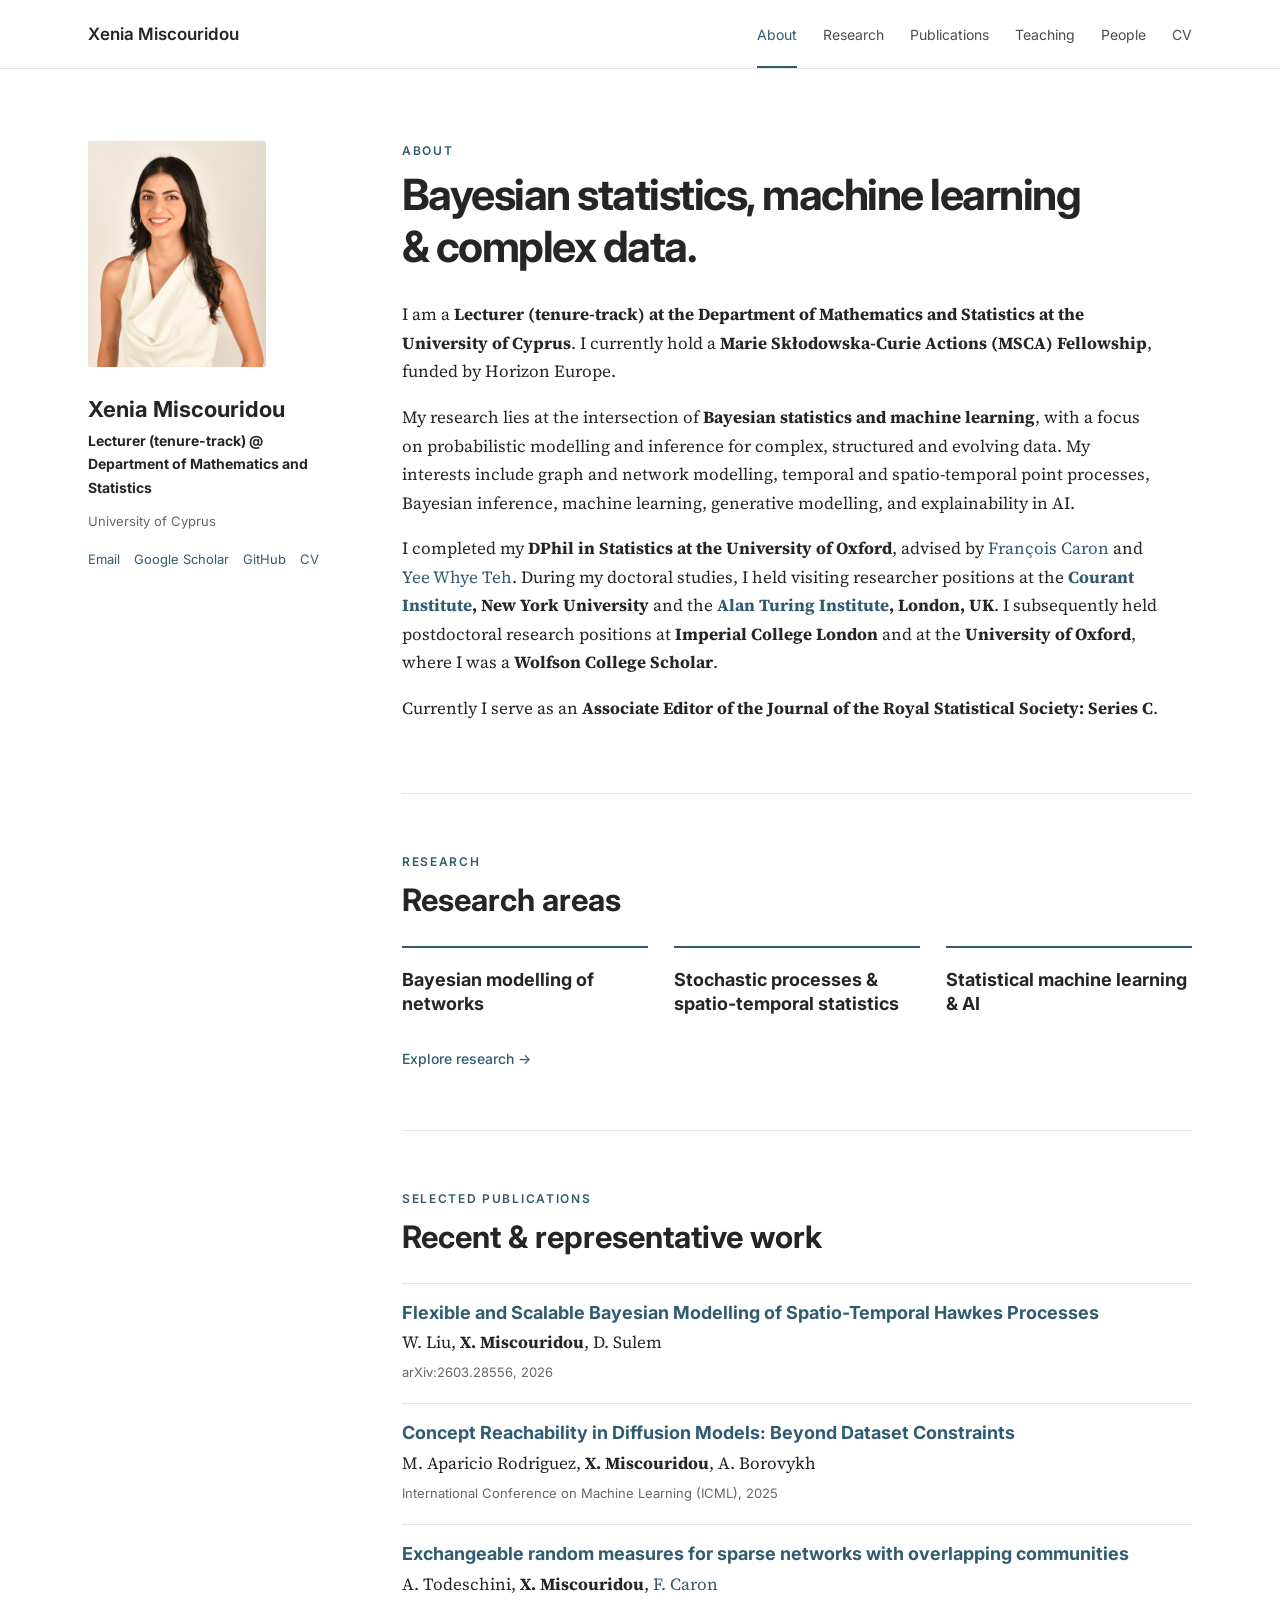
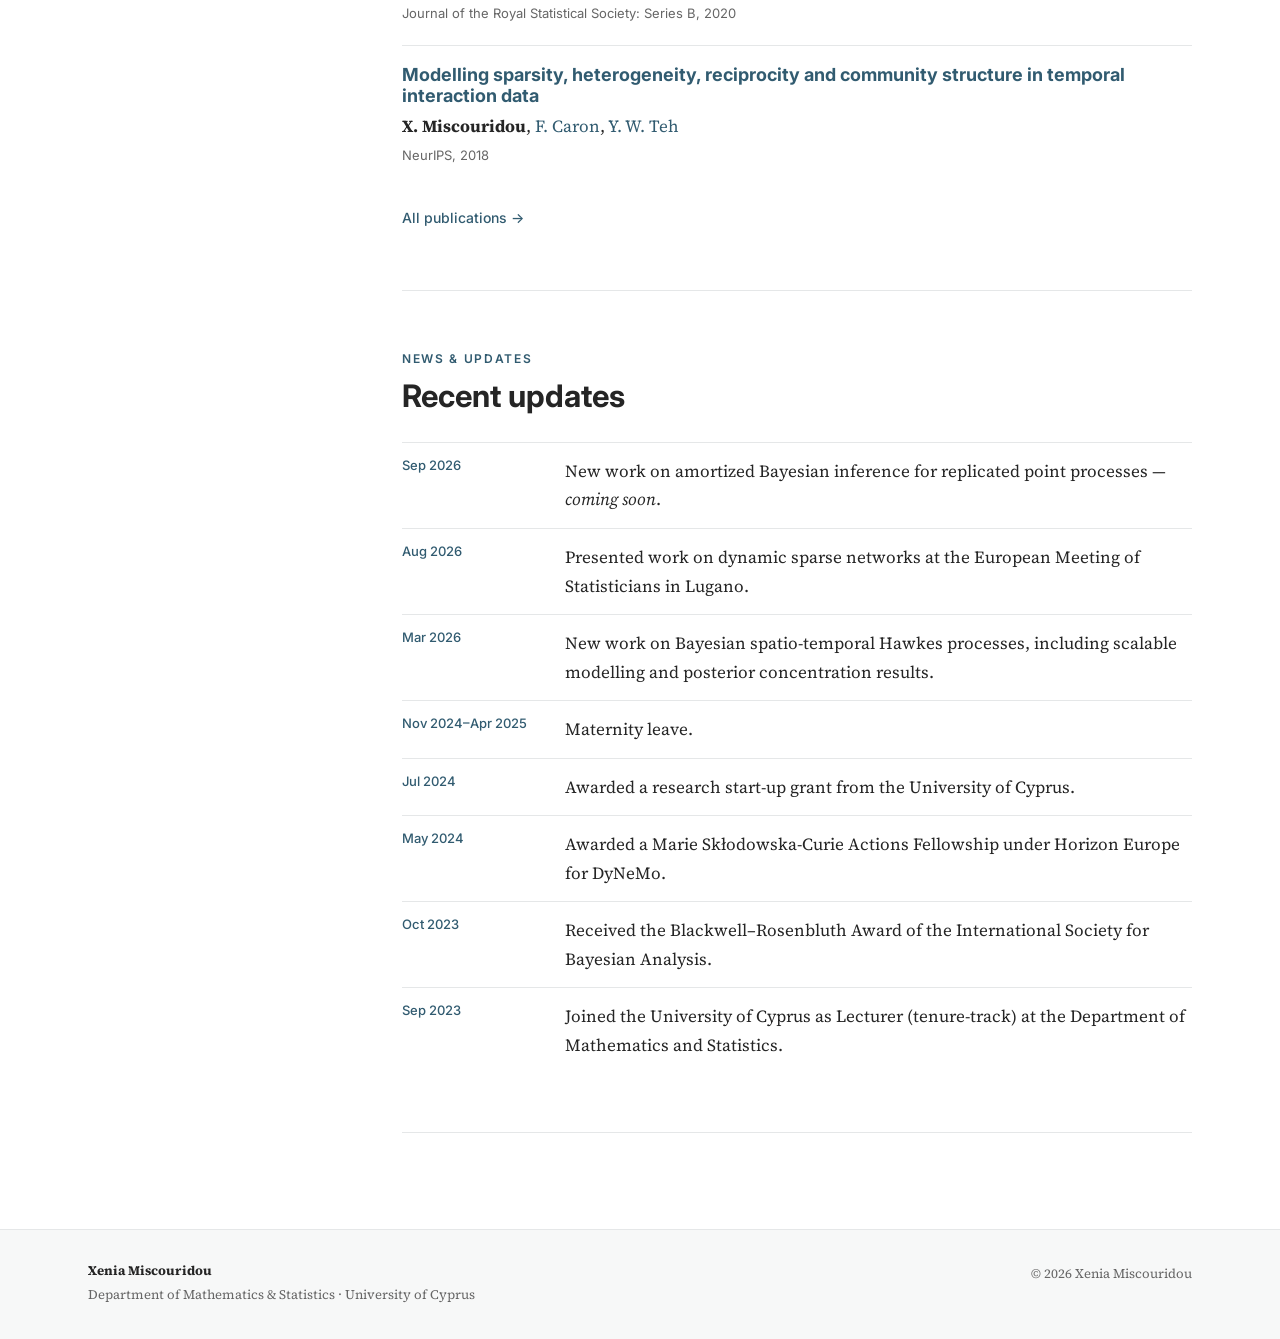
==== commit a5ac5ca6: "Move Courant Institute link from NYU text to Courant Institute text" ====
--- a/index.html
+++ b/index.html
@@ -1,7 +1,7 @@
 <!doctype html><html lang="en"><head><meta charset="utf-8"><meta name="viewport" content="width=device-width,initial-scale=1"><title>Xenia Miscouridou</title><meta name="description" content="Xenia Miscouridou — Bayesian statistics, machine learning, networks and stochastic processes."><link rel="preconnect" href="https://fonts.googleapis.com"><link rel="preconnect" href="https://fonts.gstatic.com" crossorigin><link href="https://fonts.googleapis.com/css2?family=Inter:wght@400;500;600&family=Source+Serif+4:opsz,wght@8..60,400;8..60,600&display=swap" rel="stylesheet"><link rel="stylesheet" href="assets/style.css"></head><body>
 <header class="topbar"><div class="navwrap"><a class="brand" href="index.html">Xenia Miscouridou</a><button class="menu" aria-label="Menu" aria-expanded="false">☰</button><nav><a class="active" href="index.html#about">About</a><a href="research.html">Research</a><a href="publications.html">Publications</a><a href="teaching.html">Teaching</a><a href="people.html">People</a><a href="cv.html">CV</a></nav></div></header>
 <main class="layout"><aside class="profile"><img src="assets/xenia-profile.jpg" alt="Xenia Miscouridou"><h1>Xenia Miscouridou</h1><p class="role"><strong>Lecturer (tenure-track) @ Department of Mathematics and Statistics</strong></p><p class="affiliation">University of Cyprus</p><div class="links"><a href="mailto:miscouridou.xenia@ucy.ac.cy">Email</a><a href="https://scholar.google.com/citations?user=eUsxsWwAAAAJ" target="_blank" rel="noreferrer">Google Scholar</a><a href="https://github.com/misxenia" target="_blank" rel="noreferrer">GitHub</a><a href="cv.html">CV</a></div></aside>
-<div class="content"><section id="about" class="hero"><p class="eyebrow">About</p><h2>Bayesian statistics, machine learning &amp; complex data.</h2><p>I am a <strong>Lecturer (tenure-track) at the Department of Mathematics and Statistics at the University of Cyprus</strong>. I currently hold a <strong>Marie Skłodowska-Curie Actions (MSCA) Fellowship</strong>, funded by Horizon Europe.</p><p>My research lies at the intersection of <strong>Bayesian statistics and machine learning</strong>, with a focus on probabilistic modelling and inference for complex, structured and evolving data. My interests include graph and network modelling, temporal and spatio-temporal point processes, Bayesian inference, machine learning, generative modelling, and explainability in AI.</p><p>I completed my <strong>DPhil in Statistics at the University of Oxford</strong>, advised by <a href="https://www.stats.ox.ac.uk/~caron/" target="_blank" rel="noreferrer">François Caron</a> and <a href="https://www.stats.ox.ac.uk/~teh/" target="_blank" rel="noreferrer">Yee Whye Teh</a>. During my doctoral studies, I held visiting researcher positions at the <strong>Courant Institute, <a href="https://cims.nyu.edu/" target="_blank" rel="noreferrer">New York University</a></strong> and the <strong><a href="https://www.turing.ac.uk/" target="_blank" rel="noreferrer">Alan Turing Institute</a>, London, UK</strong>. I subsequently held postdoctoral research positions at <strong>Imperial College London</strong> and at the <strong>University of Oxford</strong>, where I was a <strong>Wolfson College Scholar</strong>.<p>Currently I serve as an <strong>Associate Editor of the Journal of the Royal Statistical Society: Series C</strong>.</p></p></section>
+<div class="content"><section id="about" class="hero"><p class="eyebrow">About</p><h2>Bayesian statistics, machine learning &amp; complex data.</h2><p>I am a <strong>Lecturer (tenure-track) at the Department of Mathematics and Statistics at the University of Cyprus</strong>. I currently hold a <strong>Marie Skłodowska-Curie Actions (MSCA) Fellowship</strong>, funded by Horizon Europe.</p><p>My research lies at the intersection of <strong>Bayesian statistics and machine learning</strong>, with a focus on probabilistic modelling and inference for complex, structured and evolving data. My interests include graph and network modelling, temporal and spatio-temporal point processes, Bayesian inference, machine learning, generative modelling, and explainability in AI.</p><p>I completed my <strong>DPhil in Statistics at the University of Oxford</strong>, advised by <a href="https://www.stats.ox.ac.uk/~caron/" target="_blank" rel="noreferrer">François Caron</a> and <a href="https://www.stats.ox.ac.uk/~teh/" target="_blank" rel="noreferrer">Yee Whye Teh</a>. During my doctoral studies, I held visiting researcher positions at the <strong><a href="https://cims.nyu.edu/" target="_blank" rel="noreferrer">Courant Institute</a>, New York University</strong> and the <strong><a href="https://www.turing.ac.uk/" target="_blank" rel="noreferrer">Alan Turing Institute</a>, London, UK</strong>. I subsequently held postdoctoral research positions at <strong>Imperial College London</strong> and at the <strong>University of Oxford</strong>, where I was a <strong>Wolfson College Scholar</strong>.<p>Currently I serve as an <strong>Associate Editor of the Journal of the Royal Statistical Society: Series C</strong>.</p></p></section>
 <section id="research" class="section"><div class="sectionhead"><p class="eyebrow">Research</p><h2>Research areas</h2></div><div class="research-grid research-grid-titles"><article><h3>Bayesian modelling of networks</h3></article><article><h3>Stochastic processes &amp; spatio-temporal statistics</h3></article><article><h3>Statistical machine learning &amp; AI</h3></article></div><a class="more" href="research.html">Explore research →</a></section>
 <section id="publications" class="section"><div class="sectionhead"><p class="eyebrow">Selected publications</p><h2>Recent &amp; representative work</h2></div><div class="pub"><h3><a href="https://arxiv.org/abs/2603.28556" target="_blank" rel="noreferrer">Flexible and Scalable Bayesian Modelling of Spatio-Temporal Hawkes Processes</a></h3><p>W. Liu, <strong>X. Miscouridou</strong>, D. Sulem</p><span class="venue">arXiv:2603.28556, 2026</span></div><div class="pub"><h3><a href="https://proceedings.mlr.press/v267/rodriguez25a.html" target="_blank" rel="noreferrer">Concept Reachability in Diffusion Models: Beyond Dataset Constraints</a></h3><p>M. Aparicio Rodriguez, <strong>X. Miscouridou</strong>, A. Borovykh</p><span class="venue">International Conference on Machine Learning (ICML), 2025</span></div><div class="pub"><h3><a href="https://academic.oup.com/jrsssb/article/82/2/487/7056100" target="_blank" rel="noreferrer">Exchangeable random measures for sparse networks with overlapping communities</a></h3><p>A. Todeschini, <strong>X. Miscouridou</strong>, <a href="https://www.stats.ox.ac.uk/~caron/" target="_blank" rel="noreferrer">F. Caron</a></p><span class="venue">Journal of the Royal Statistical Society: Series B, 2020</span></div><div class="pub"><h3><a href="https://proceedings.neurips.cc/paper/2018/hash/160c88652d47d0be60bfbfed25111412-Abstract.html" target="_blank" rel="noreferrer">Modelling sparsity, heterogeneity, reciprocity and community structure in temporal interaction data</a></h3><p><strong>X. Miscouridou</strong>, <a href="https://www.stats.ox.ac.uk/~caron/" target="_blank" rel="noreferrer">F. Caron</a>, <a href="https://www.stats.ox.ac.uk/~teh/" target="_blank" rel="noreferrer">Y. W. Teh</a></p><span class="venue">NeurIPS, 2018</span></div><a class="more" href="publications.html">All publications →</a></section>
 <section id="news" class="section"><div class="sectionhead"><p class="eyebrow">News &amp; updates</p><h2>Recent updates</h2></div><div class="timeline"><div class="event"><time>Sep 2026</time><p>New work on amortized Bayesian inference for replicated point processes — <em>coming soon</em>.</p></div><div class="event"><time>Aug 2026</time><p>Presented work on dynamic sparse networks at the European Meeting of Statisticians in Lugano.</p></div><div class="event"><time>Mar 2026</time><p>New work on Bayesian spatio-temporal Hawkes processes, including scalable modelling and posterior concentration results.</p></div><div class="event"><time>Nov 2024–Apr 2025</time><p>Maternity leave.</p></div><div class="event"><time>Jul 2024</time><p>Awarded a research start-up grant from the University of Cyprus.</p></div><div class="event"><time>May 2024</time><p>Awarded a Marie Skłodowska-Curie Actions Fellowship under Horizon Europe for DyNeMo.</p></div><div class="event"><time>Oct 2023</time><p>Received the Blackwell–Rosenbluth Award of the International Society for Bayesian Analysis.</p></div><div class="event"><time>Sep 2023</time><p>Joined the University of Cyprus as Lecturer (tenure-track) at the Department of Mathematics and Statistics.</p></div></div></section></div></main>
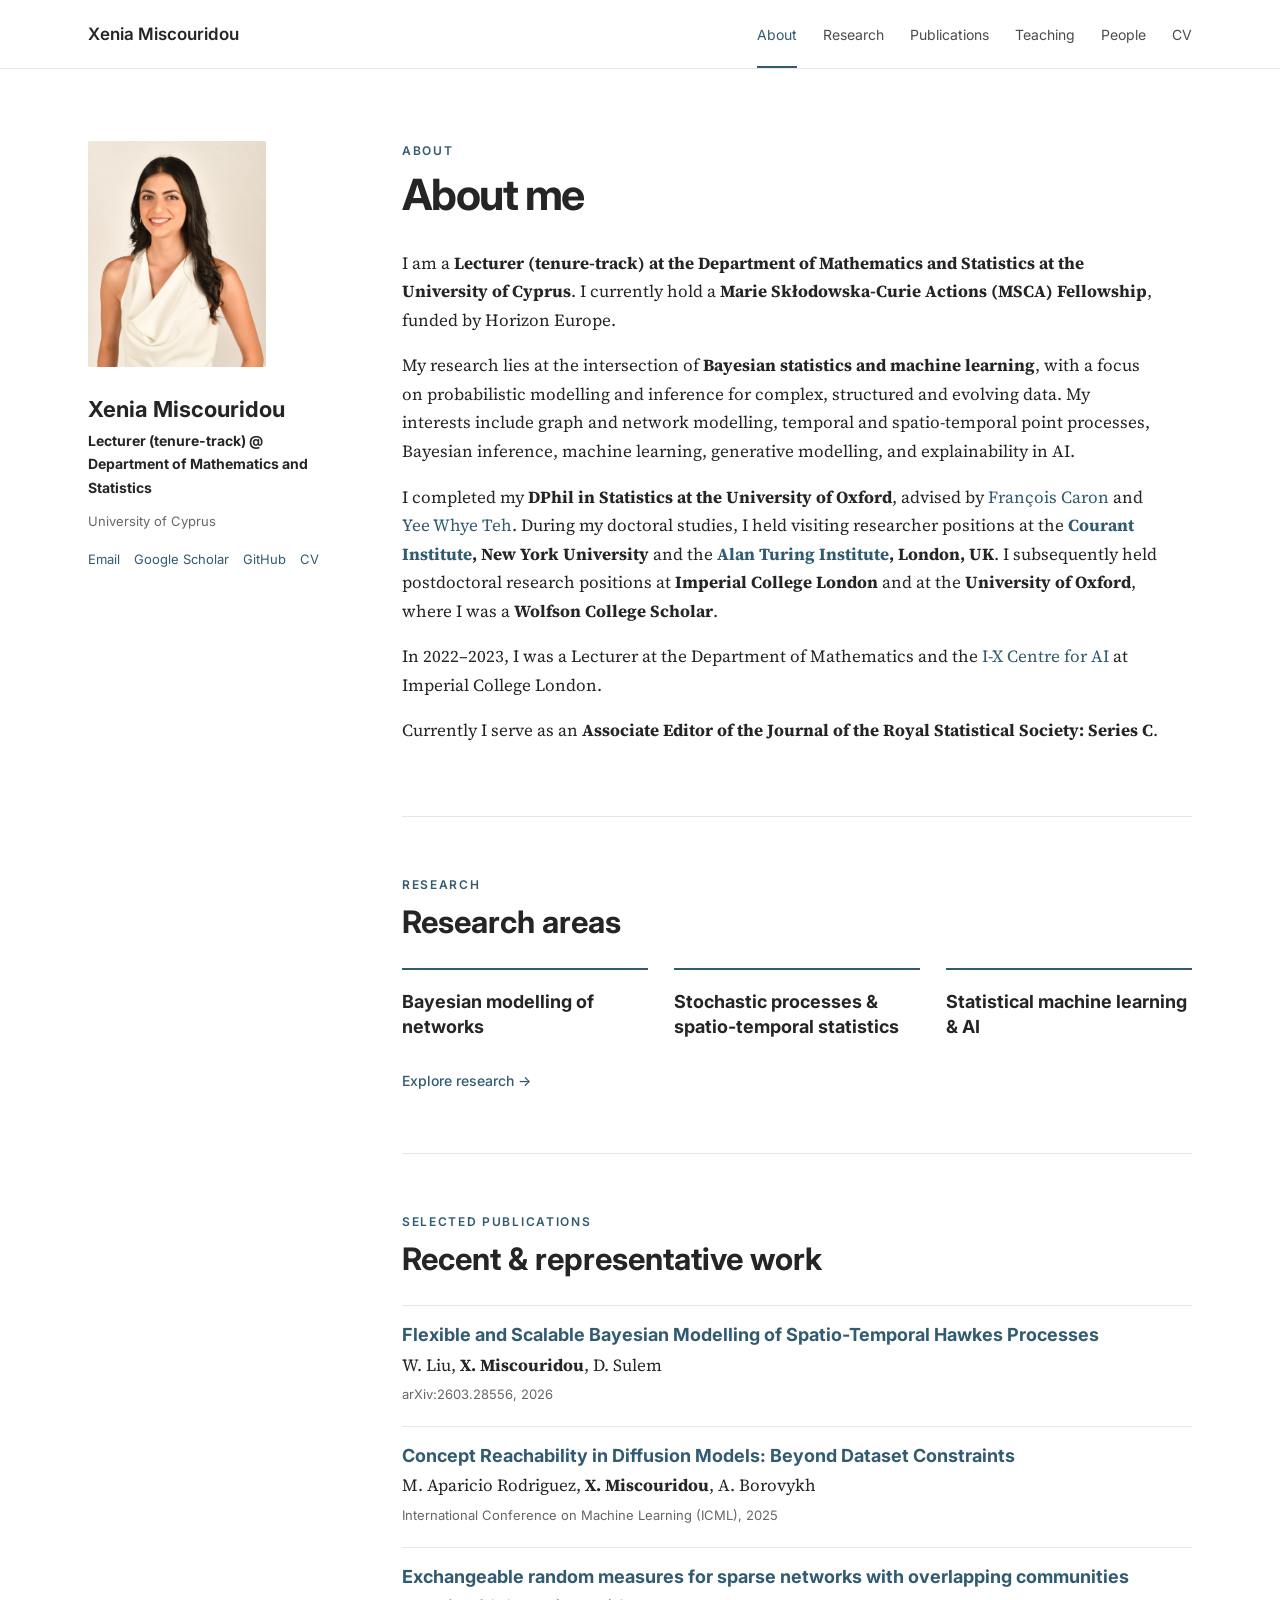
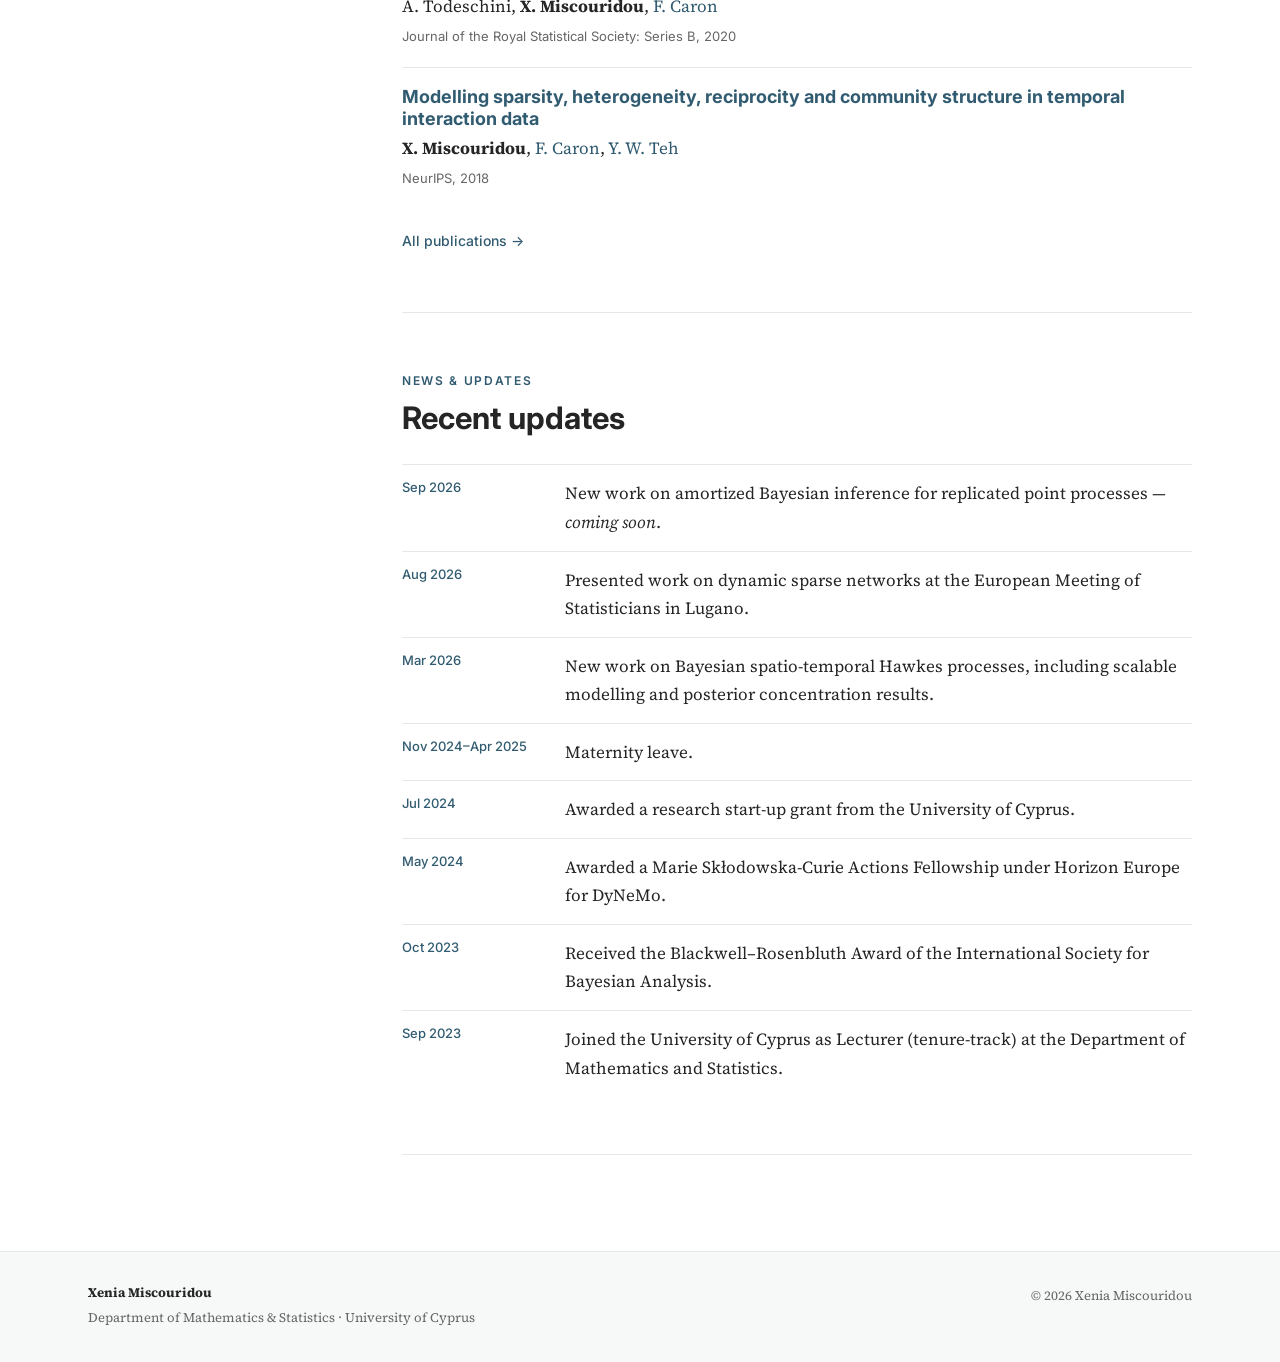
==== commit efeb4c56: "Update index.html" ====
--- a/index.html
+++ b/index.html
@@ -1,7 +1,7 @@
 <!doctype html><html lang="en"><head><meta charset="utf-8"><meta name="viewport" content="width=device-width,initial-scale=1"><title>Xenia Miscouridou</title><meta name="description" content="Xenia Miscouridou — Bayesian statistics, machine learning, networks and stochastic processes."><link rel="preconnect" href="https://fonts.googleapis.com"><link rel="preconnect" href="https://fonts.gstatic.com" crossorigin><link href="https://fonts.googleapis.com/css2?family=Inter:wght@400;500;600&family=Source+Serif+4:opsz,wght@8..60,400;8..60,600&display=swap" rel="stylesheet"><link rel="stylesheet" href="assets/style.css"></head><body>
 <header class="topbar"><div class="navwrap"><a class="brand" href="index.html">Xenia Miscouridou</a><button class="menu" aria-label="Menu" aria-expanded="false">☰</button><nav><a class="active" href="index.html#about">About</a><a href="research.html">Research</a><a href="publications.html">Publications</a><a href="teaching.html">Teaching</a><a href="people.html">People</a><a href="cv.html">CV</a></nav></div></header>
 <main class="layout"><aside class="profile"><img src="assets/xenia-profile.jpg" alt="Xenia Miscouridou"><h1>Xenia Miscouridou</h1><p class="role"><strong>Lecturer (tenure-track) @ Department of Mathematics and Statistics</strong></p><p class="affiliation">University of Cyprus</p><div class="links"><a href="mailto:miscouridou.xenia@ucy.ac.cy">Email</a><a href="https://scholar.google.com/citations?user=eUsxsWwAAAAJ" target="_blank" rel="noreferrer">Google Scholar</a><a href="https://github.com/misxenia" target="_blank" rel="noreferrer">GitHub</a><a href="cv.html">CV</a></div></aside>
-<div class="content"><section id="about" class="hero"><p class="eyebrow">About</p><h2>Bayesian statistics, machine learning &amp; complex data.</h2><p>I am a <strong>Lecturer (tenure-track) at the Department of Mathematics and Statistics at the University of Cyprus</strong>. I currently hold a <strong>Marie Skłodowska-Curie Actions (MSCA) Fellowship</strong>, funded by Horizon Europe.</p><p>My research lies at the intersection of <strong>Bayesian statistics and machine learning</strong>, with a focus on probabilistic modelling and inference for complex, structured and evolving data. My interests include graph and network modelling, temporal and spatio-temporal point processes, Bayesian inference, machine learning, generative modelling, and explainability in AI.</p><p>I completed my <strong>DPhil in Statistics at the University of Oxford</strong>, advised by <a href="https://www.stats.ox.ac.uk/~caron/" target="_blank" rel="noreferrer">François Caron</a> and <a href="https://www.stats.ox.ac.uk/~teh/" target="_blank" rel="noreferrer">Yee Whye Teh</a>. During my doctoral studies, I held visiting researcher positions at the <strong><a href="https://cims.nyu.edu/" target="_blank" rel="noreferrer">Courant Institute</a>, New York University</strong> and the <strong><a href="https://www.turing.ac.uk/" target="_blank" rel="noreferrer">Alan Turing Institute</a>, London, UK</strong>. I subsequently held postdoctoral research positions at <strong>Imperial College London</strong> and at the <strong>University of Oxford</strong>, where I was a <strong>Wolfson College Scholar</strong>.<p>Currently I serve as an <strong>Associate Editor of the Journal of the Royal Statistical Society: Series C</strong>.</p></p></section>
+<div class="content"><section id="about" class="hero"><p class="eyebrow">About</p><!-- <h2>Bayesian statistics, machine learning &amp; complex data.</h2> --><h2>About me</h2><p>I am a <strong>Lecturer (tenure-track) at the Department of Mathematics and Statistics at the University of Cyprus</strong>. I currently hold a <strong>Marie Skłodowska-Curie Actions (MSCA) Fellowship</strong>, funded by Horizon Europe.</p><p>My research lies at the intersection of <strong>Bayesian statistics and machine learning</strong>, with a focus on probabilistic modelling and inference for complex, structured and evolving data. My interests include graph and network modelling, temporal and spatio-temporal point processes, Bayesian inference, machine learning, generative modelling, and explainability in AI.</p><p>I completed my <strong>DPhil in Statistics at the University of Oxford</strong>, advised by <a href="https://www.stats.ox.ac.uk/~caron/" target="_blank" rel="noreferrer">François Caron</a> and <a href="https://www.stats.ox.ac.uk/~teh/" target="_blank" rel="noreferrer">Yee Whye Teh</a>. During my doctoral studies, I held visiting researcher positions at the <strong><a href="https://cims.nyu.edu/" target="_blank" rel="noreferrer">Courant Institute</a>, New York University</strong> and the <strong><a href="https://www.turing.ac.uk/" target="_blank" rel="noreferrer">Alan Turing Institute</a>, London, UK</strong>. I subsequently held postdoctoral research positions at <strong>Imperial College London</strong> and at the <strong>University of Oxford</strong>, where I was a <strong>Wolfson College Scholar</strong>.</p><p>In 2022–2023, I was a Lecturer at the Department of Mathematics and the <a href="https://ix.imperial.ac.uk/" target="_blank" rel="noreferrer">I-X Centre for AI</a> at Imperial College London.</p><p>Currently I serve as an <strong>Associate Editor of the Journal of the Royal Statistical Society: Series C</strong>.</p></section>
 <section id="research" class="section"><div class="sectionhead"><p class="eyebrow">Research</p><h2>Research areas</h2></div><div class="research-grid research-grid-titles"><article><h3>Bayesian modelling of networks</h3></article><article><h3>Stochastic processes &amp; spatio-temporal statistics</h3></article><article><h3>Statistical machine learning &amp; AI</h3></article></div><a class="more" href="research.html">Explore research →</a></section>
 <section id="publications" class="section"><div class="sectionhead"><p class="eyebrow">Selected publications</p><h2>Recent &amp; representative work</h2></div><div class="pub"><h3><a href="https://arxiv.org/abs/2603.28556" target="_blank" rel="noreferrer">Flexible and Scalable Bayesian Modelling of Spatio-Temporal Hawkes Processes</a></h3><p>W. Liu, <strong>X. Miscouridou</strong>, D. Sulem</p><span class="venue">arXiv:2603.28556, 2026</span></div><div class="pub"><h3><a href="https://proceedings.mlr.press/v267/rodriguez25a.html" target="_blank" rel="noreferrer">Concept Reachability in Diffusion Models: Beyond Dataset Constraints</a></h3><p>M. Aparicio Rodriguez, <strong>X. Miscouridou</strong>, A. Borovykh</p><span class="venue">International Conference on Machine Learning (ICML), 2025</span></div><div class="pub"><h3><a href="https://academic.oup.com/jrsssb/article/82/2/487/7056100" target="_blank" rel="noreferrer">Exchangeable random measures for sparse networks with overlapping communities</a></h3><p>A. Todeschini, <strong>X. Miscouridou</strong>, <a href="https://www.stats.ox.ac.uk/~caron/" target="_blank" rel="noreferrer">F. Caron</a></p><span class="venue">Journal of the Royal Statistical Society: Series B, 2020</span></div><div class="pub"><h3><a href="https://proceedings.neurips.cc/paper/2018/hash/160c88652d47d0be60bfbfed25111412-Abstract.html" target="_blank" rel="noreferrer">Modelling sparsity, heterogeneity, reciprocity and community structure in temporal interaction data</a></h3><p><strong>X. Miscouridou</strong>, <a href="https://www.stats.ox.ac.uk/~caron/" target="_blank" rel="noreferrer">F. Caron</a>, <a href="https://www.stats.ox.ac.uk/~teh/" target="_blank" rel="noreferrer">Y. W. Teh</a></p><span class="venue">NeurIPS, 2018</span></div><a class="more" href="publications.html">All publications →</a></section>
 <section id="news" class="section"><div class="sectionhead"><p class="eyebrow">News &amp; updates</p><h2>Recent updates</h2></div><div class="timeline"><div class="event"><time>Sep 2026</time><p>New work on amortized Bayesian inference for replicated point processes — <em>coming soon</em>.</p></div><div class="event"><time>Aug 2026</time><p>Presented work on dynamic sparse networks at the European Meeting of Statisticians in Lugano.</p></div><div class="event"><time>Mar 2026</time><p>New work on Bayesian spatio-temporal Hawkes processes, including scalable modelling and posterior concentration results.</p></div><div class="event"><time>Nov 2024–Apr 2025</time><p>Maternity leave.</p></div><div class="event"><time>Jul 2024</time><p>Awarded a research start-up grant from the University of Cyprus.</p></div><div class="event"><time>May 2024</time><p>Awarded a Marie Skłodowska-Curie Actions Fellowship under Horizon Europe for DyNeMo.</p></div><div class="event"><time>Oct 2023</time><p>Received the Blackwell–Rosenbluth Award of the International Society for Bayesian Analysis.</p></div><div class="event"><time>Sep 2023</time><p>Joined the University of Cyprus as Lecturer (tenure-track) at the Department of Mathematics and Statistics.</p></div></div></section></div></main>
--- a/assets/style.css
+++ b/assets/style.css
@@ -34,8 +34,8 @@
 
 .people-section:last-of-type{border-bottom:0;padding-bottom:20px}
 
-/* Research page: three research areas in columns */
-.theme-list{display:grid;grid-template-columns:repeat(3,minmax(0,1fr));gap:30px;margin-top:40px;padding-bottom:48px}
+/* Research page: research areas in columns */
+.theme-list{display:grid;grid-template-columns:repeat(2,minmax(0,1fr));gap:30px 40px;margin-top:40px;padding-bottom:48px}
 .theme-list .theme{display:block;padding:20px 0 0;border-top:2px solid var(--accent)}
 .theme-list .theme:first-child{border-top:2px solid var(--accent)}
 .theme-list .theme h2{font-size:21px;line-height:1.3;margin-bottom:14px}
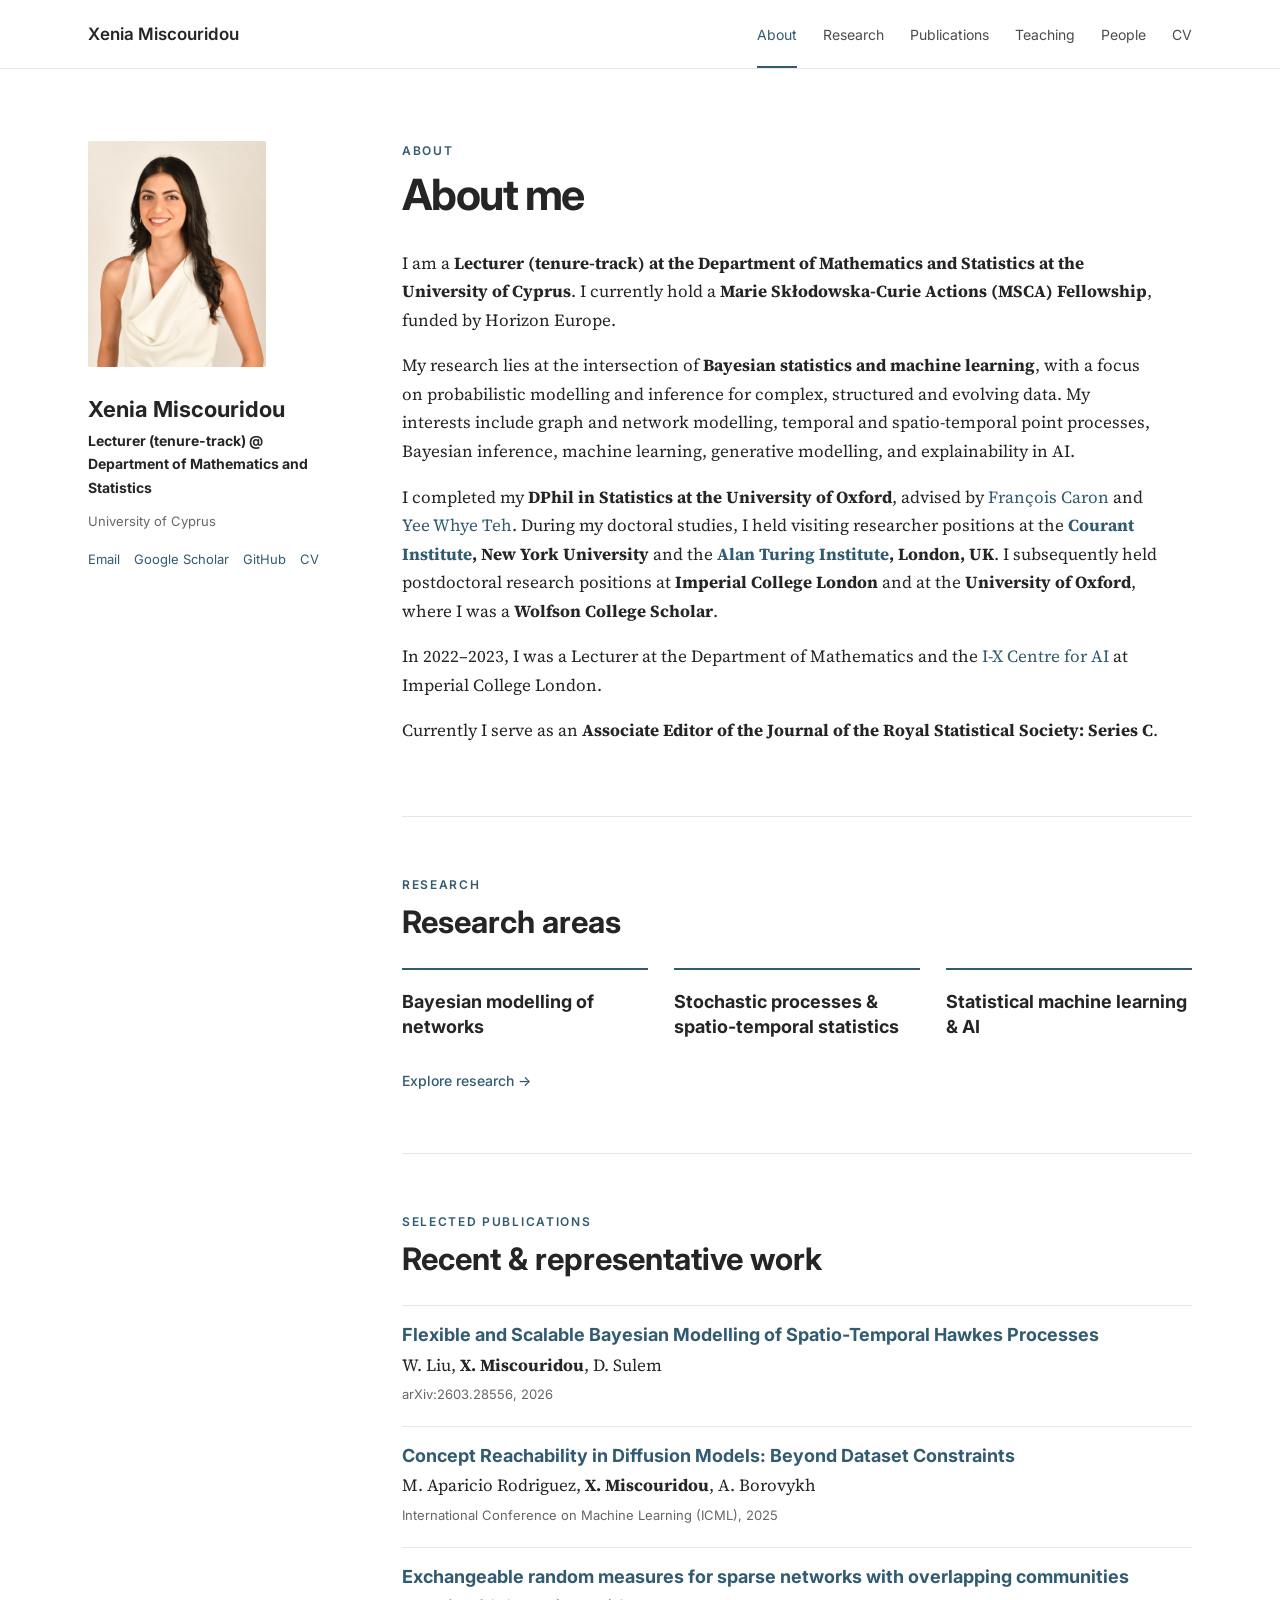
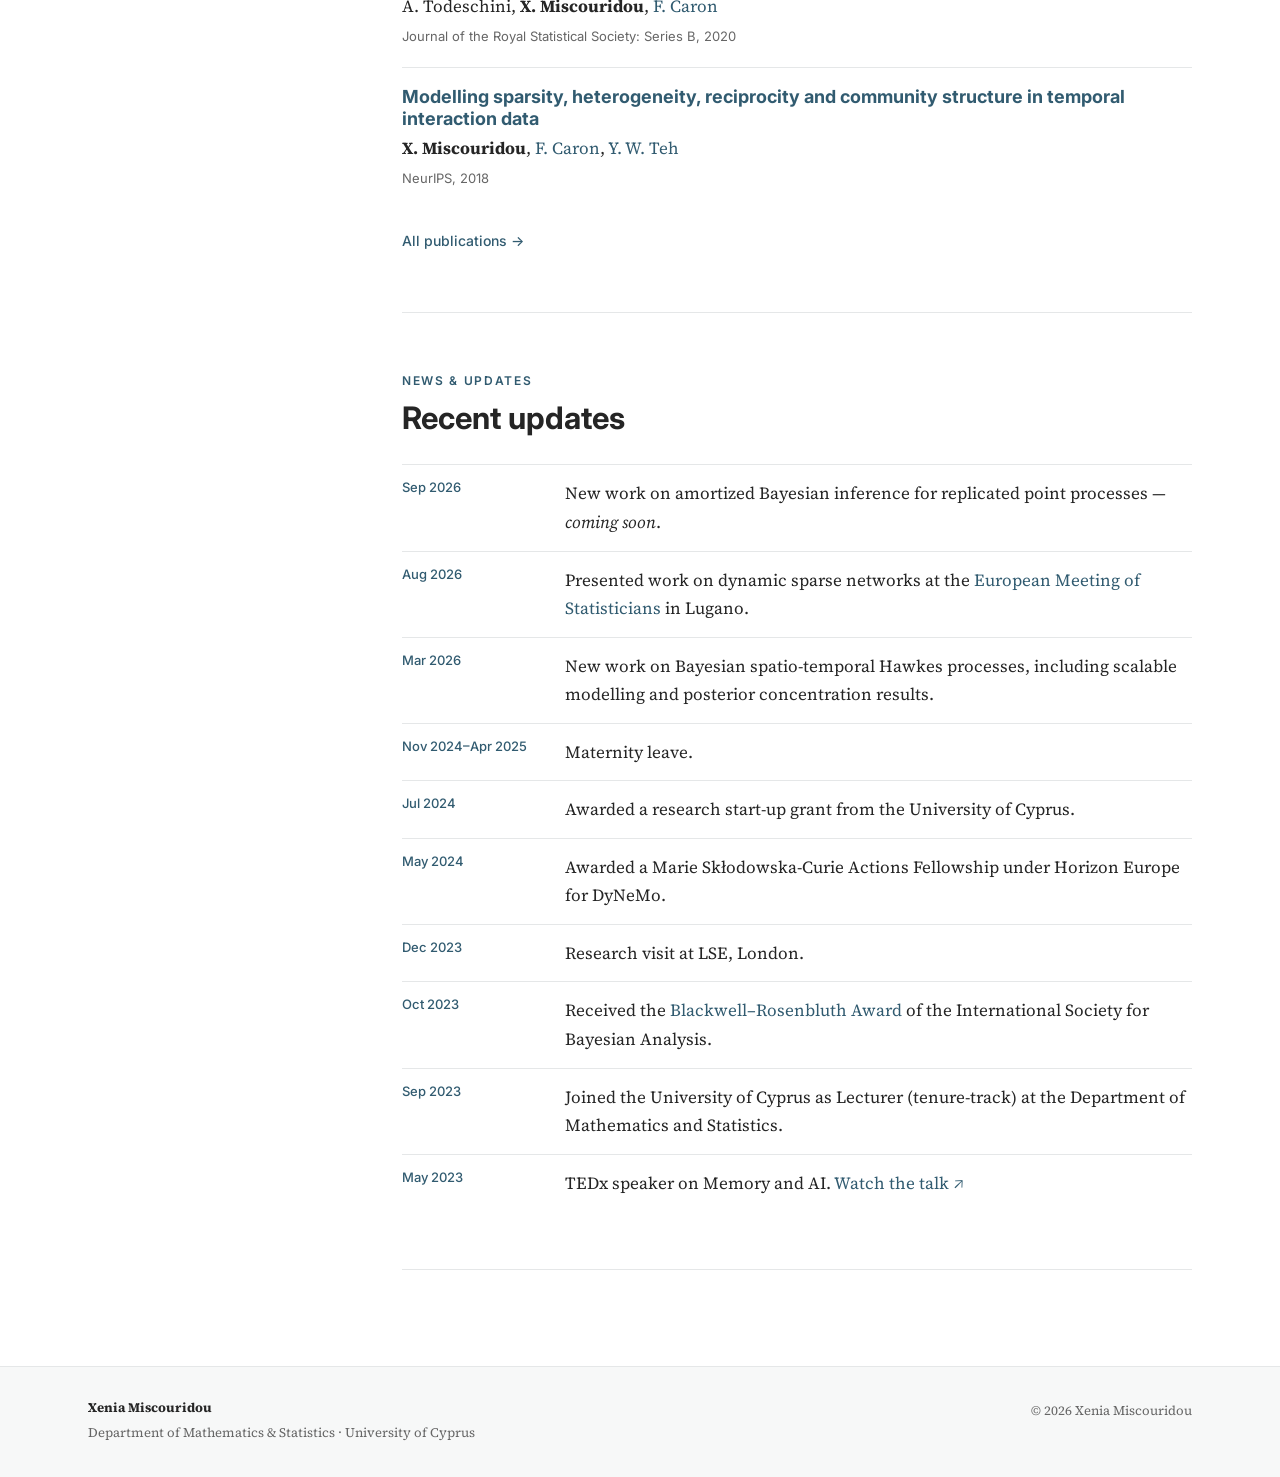
==== commit a088a3f2: "Update index.html" ====
--- a/index.html
+++ b/index.html
@@ -4,5 +4,5 @@
 <div class="content"><section id="about" class="hero"><p class="eyebrow">About</p><!-- <h2>Bayesian statistics, machine learning &amp; complex data.</h2> --><h2>About me</h2><p>I am a <strong>Lecturer (tenure-track) at the Department of Mathematics and Statistics at the University of Cyprus</strong>. I currently hold a <strong>Marie Skłodowska-Curie Actions (MSCA) Fellowship</strong>, funded by Horizon Europe.</p><p>My research lies at the intersection of <strong>Bayesian statistics and machine learning</strong>, with a focus on probabilistic modelling and inference for complex, structured and evolving data. My interests include graph and network modelling, temporal and spatio-temporal point processes, Bayesian inference, machine learning, generative modelling, and explainability in AI.</p><p>I completed my <strong>DPhil in Statistics at the University of Oxford</strong>, advised by <a href="https://www.stats.ox.ac.uk/~caron/" target="_blank" rel="noreferrer">François Caron</a> and <a href="https://www.stats.ox.ac.uk/~teh/" target="_blank" rel="noreferrer">Yee Whye Teh</a>. During my doctoral studies, I held visiting researcher positions at the <strong><a href="https://cims.nyu.edu/" target="_blank" rel="noreferrer">Courant Institute</a>, New York University</strong> and the <strong><a href="https://www.turing.ac.uk/" target="_blank" rel="noreferrer">Alan Turing Institute</a>, London, UK</strong>. I subsequently held postdoctoral research positions at <strong>Imperial College London</strong> and at the <strong>University of Oxford</strong>, where I was a <strong>Wolfson College Scholar</strong>.</p><p>In 2022–2023, I was a Lecturer at the Department of Mathematics and the <a href="https://ix.imperial.ac.uk/" target="_blank" rel="noreferrer">I-X Centre for AI</a> at Imperial College London.</p><p>Currently I serve as an <strong>Associate Editor of the Journal of the Royal Statistical Society: Series C</strong>.</p></section>
 <section id="research" class="section"><div class="sectionhead"><p class="eyebrow">Research</p><h2>Research areas</h2></div><div class="research-grid research-grid-titles"><article><h3>Bayesian modelling of networks</h3></article><article><h3>Stochastic processes &amp; spatio-temporal statistics</h3></article><article><h3>Statistical machine learning &amp; AI</h3></article></div><a class="more" href="research.html">Explore research →</a></section>
 <section id="publications" class="section"><div class="sectionhead"><p class="eyebrow">Selected publications</p><h2>Recent &amp; representative work</h2></div><div class="pub"><h3><a href="https://arxiv.org/abs/2603.28556" target="_blank" rel="noreferrer">Flexible and Scalable Bayesian Modelling of Spatio-Temporal Hawkes Processes</a></h3><p>W. Liu, <strong>X. Miscouridou</strong>, D. Sulem</p><span class="venue">arXiv:2603.28556, 2026</span></div><div class="pub"><h3><a href="https://proceedings.mlr.press/v267/rodriguez25a.html" target="_blank" rel="noreferrer">Concept Reachability in Diffusion Models: Beyond Dataset Constraints</a></h3><p>M. Aparicio Rodriguez, <strong>X. Miscouridou</strong>, A. Borovykh</p><span class="venue">International Conference on Machine Learning (ICML), 2025</span></div><div class="pub"><h3><a href="https://academic.oup.com/jrsssb/article/82/2/487/7056100" target="_blank" rel="noreferrer">Exchangeable random measures for sparse networks with overlapping communities</a></h3><p>A. Todeschini, <strong>X. Miscouridou</strong>, <a href="https://www.stats.ox.ac.uk/~caron/" target="_blank" rel="noreferrer">F. Caron</a></p><span class="venue">Journal of the Royal Statistical Society: Series B, 2020</span></div><div class="pub"><h3><a href="https://proceedings.neurips.cc/paper/2018/hash/160c88652d47d0be60bfbfed25111412-Abstract.html" target="_blank" rel="noreferrer">Modelling sparsity, heterogeneity, reciprocity and community structure in temporal interaction data</a></h3><p><strong>X. Miscouridou</strong>, <a href="https://www.stats.ox.ac.uk/~caron/" target="_blank" rel="noreferrer">F. Caron</a>, <a href="https://www.stats.ox.ac.uk/~teh/" target="_blank" rel="noreferrer">Y. W. Teh</a></p><span class="venue">NeurIPS, 2018</span></div><a class="more" href="publications.html">All publications →</a></section>
-<section id="news" class="section"><div class="sectionhead"><p class="eyebrow">News &amp; updates</p><h2>Recent updates</h2></div><div class="timeline"><div class="event"><time>Sep 2026</time><p>New work on amortized Bayesian inference for replicated point processes — <em>coming soon</em>.</p></div><div class="event"><time>Aug 2026</time><p>Presented work on dynamic sparse networks at the European Meeting of Statisticians in Lugano.</p></div><div class="event"><time>Mar 2026</time><p>New work on Bayesian spatio-temporal Hawkes processes, including scalable modelling and posterior concentration results.</p></div><div class="event"><time>Nov 2024–Apr 2025</time><p>Maternity leave.</p></div><div class="event"><time>Jul 2024</time><p>Awarded a research start-up grant from the University of Cyprus.</p></div><div class="event"><time>May 2024</time><p>Awarded a Marie Skłodowska-Curie Actions Fellowship under Horizon Europe for DyNeMo.</p></div><div class="event"><time>Oct 2023</time><p>Received the Blackwell–Rosenbluth Award of the International Society for Bayesian Analysis.</p></div><div class="event"><time>Sep 2023</time><p>Joined the University of Cyprus as Lecturer (tenure-track) at the Department of Mathematics and Statistics.</p></div></div></section></div></main>
+<section id="news" class="section"><div class="sectionhead"><p class="eyebrow">News &amp; updates</p><h2>Recent updates</h2></div><div class="timeline"><div class="event"><time>Sep 2026</time><p>New work on amortized Bayesian inference for replicated point processes — <em>coming soon</em>.</p></div><div class="event"><time>Aug 2026</time><p>Presented work on dynamic sparse networks at the <a href="https://www.google.com/search?q=European+Meeting+of+Statisticians&oq=European+Meeting+of+Statisticians&gs_lcrp=EgZjaHJvbWUqBggAEEUYOzIGCAAQRRg70gEHMTU4ajBqN6gCALACAA&sourceid=chrome&source=chrome.ob&ie=UTF-8" target="_blank" rel="noreferrer">European Meeting of Statisticians</a> in Lugano.</p></div><div class="event"><time>Mar 2026</time><p>New work on Bayesian spatio-temporal Hawkes processes, including scalable modelling and posterior concentration results.</p></div><div class="event"><time>Nov 2024–Apr 2025</time><p>Maternity leave.</p></div><div class="event"><time>Jul 2024</time><p>Awarded a research start-up grant from the University of Cyprus.</p></div><div class="event"><time>May 2024</time><p>Awarded a Marie Skłodowska-Curie Actions Fellowship under Horizon Europe for DyNeMo.</p></div><div class="event"><time>Dec 2023</time><p>Research visit at LSE, London.</p></div><div class="event"><time>Oct 2023</time><p>Received the <a href="https://bayesian.org/project/blackwell-rosenbluth-award/" target="_blank" rel="noreferrer">Blackwell–Rosenbluth Award</a> of the International Society for Bayesian Analysis.</p></div><div class="event"><time>Sep 2023</time><p>Joined the University of Cyprus as Lecturer (tenure-track) at the Department of Mathematics and Statistics.</p></div><div class="event"><time>May 2023</time><p>TEDx speaker on Memory and AI. <a href="https://www.youtube.com/watch?v=4ZYDt7Ha9Kg" target="_blank" rel="noreferrer">Watch the talk ↗</a></p></div></div></section></div></main>
 <footer class="sitefooter"><div class="footerin"><div><strong>Xenia Miscouridou</strong><p>Department of Mathematics &amp; Statistics · University of Cyprus</p></div><p>© 2026 Xenia Miscouridou</p></div></footer><script src="assets/site.js"></script></body></html>
--- a/assets/style.css
+++ b/assets/style.css
@@ -34,8 +34,8 @@
 
 .people-section:last-of-type{border-bottom:0;padding-bottom:20px}
 
-/* Research page: research areas in columns */
-.theme-list{display:grid;grid-template-columns:repeat(2,minmax(0,1fr));gap:30px 40px;margin-top:40px;padding-bottom:48px}
+/* Research page: three research areas in columns */
+.theme-list{display:grid;grid-template-columns:repeat(3,minmax(0,1fr));gap:30px;margin-top:40px;padding-bottom:48px}
 .theme-list .theme{display:block;padding:20px 0 0;border-top:2px solid var(--accent)}
 .theme-list .theme:first-child{border-top:2px solid var(--accent)}
 .theme-list .theme h2{font-size:21px;line-height:1.3;margin-bottom:14px}
@@ -44,6 +44,10 @@
 #software{clear:both}
 @media(max-width:700px){.theme-list{grid-template-columns:1fr;gap:24px;margin-top:28px;padding-bottom:34px}}
 
+/* Public health, styled like the Software block above it */
+#public-health .theme-figure{max-width:420px}
+#public-health .tags{margin-top:14px}
+
 /* Research theme figures */
 .theme-figure{margin:0 0 14px;max-width:75%}
 .theme-figure img{width:100%;height:auto;display:block;border-radius:8px;border:1px solid var(--rule)}
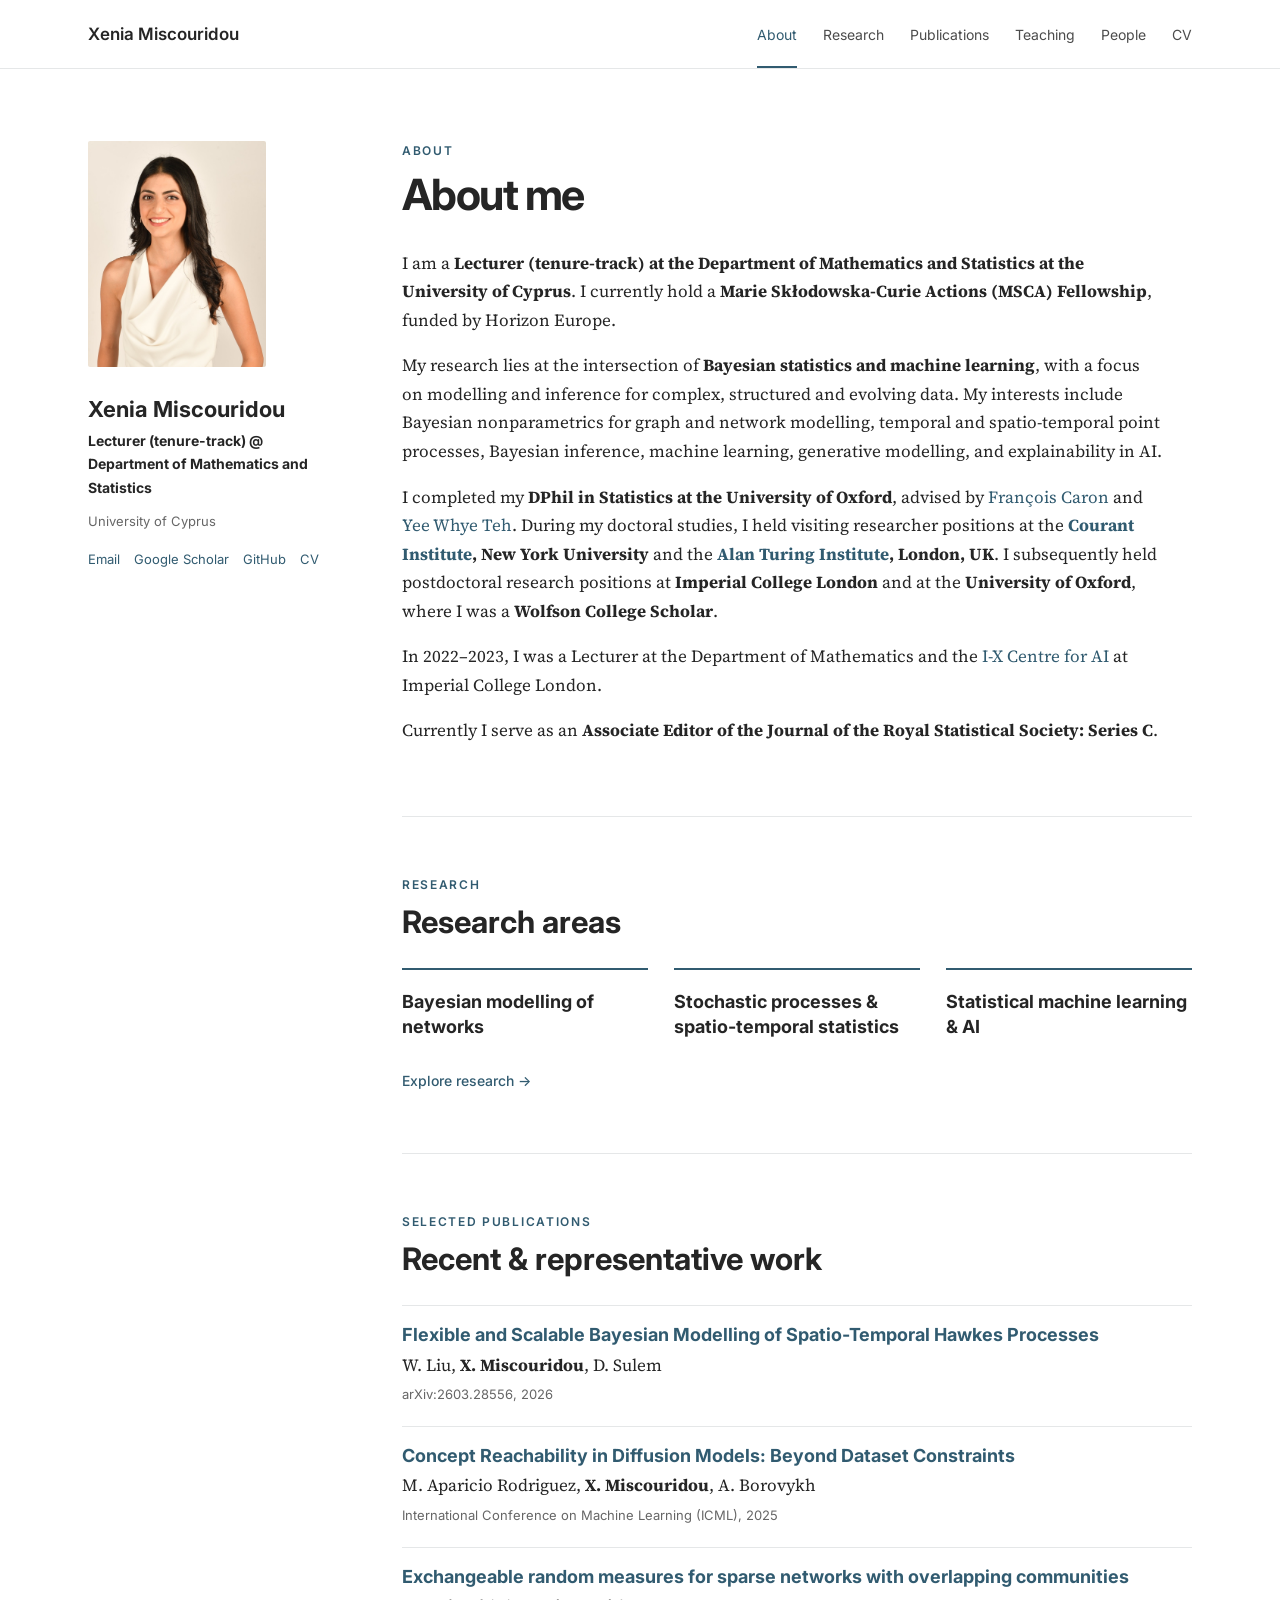
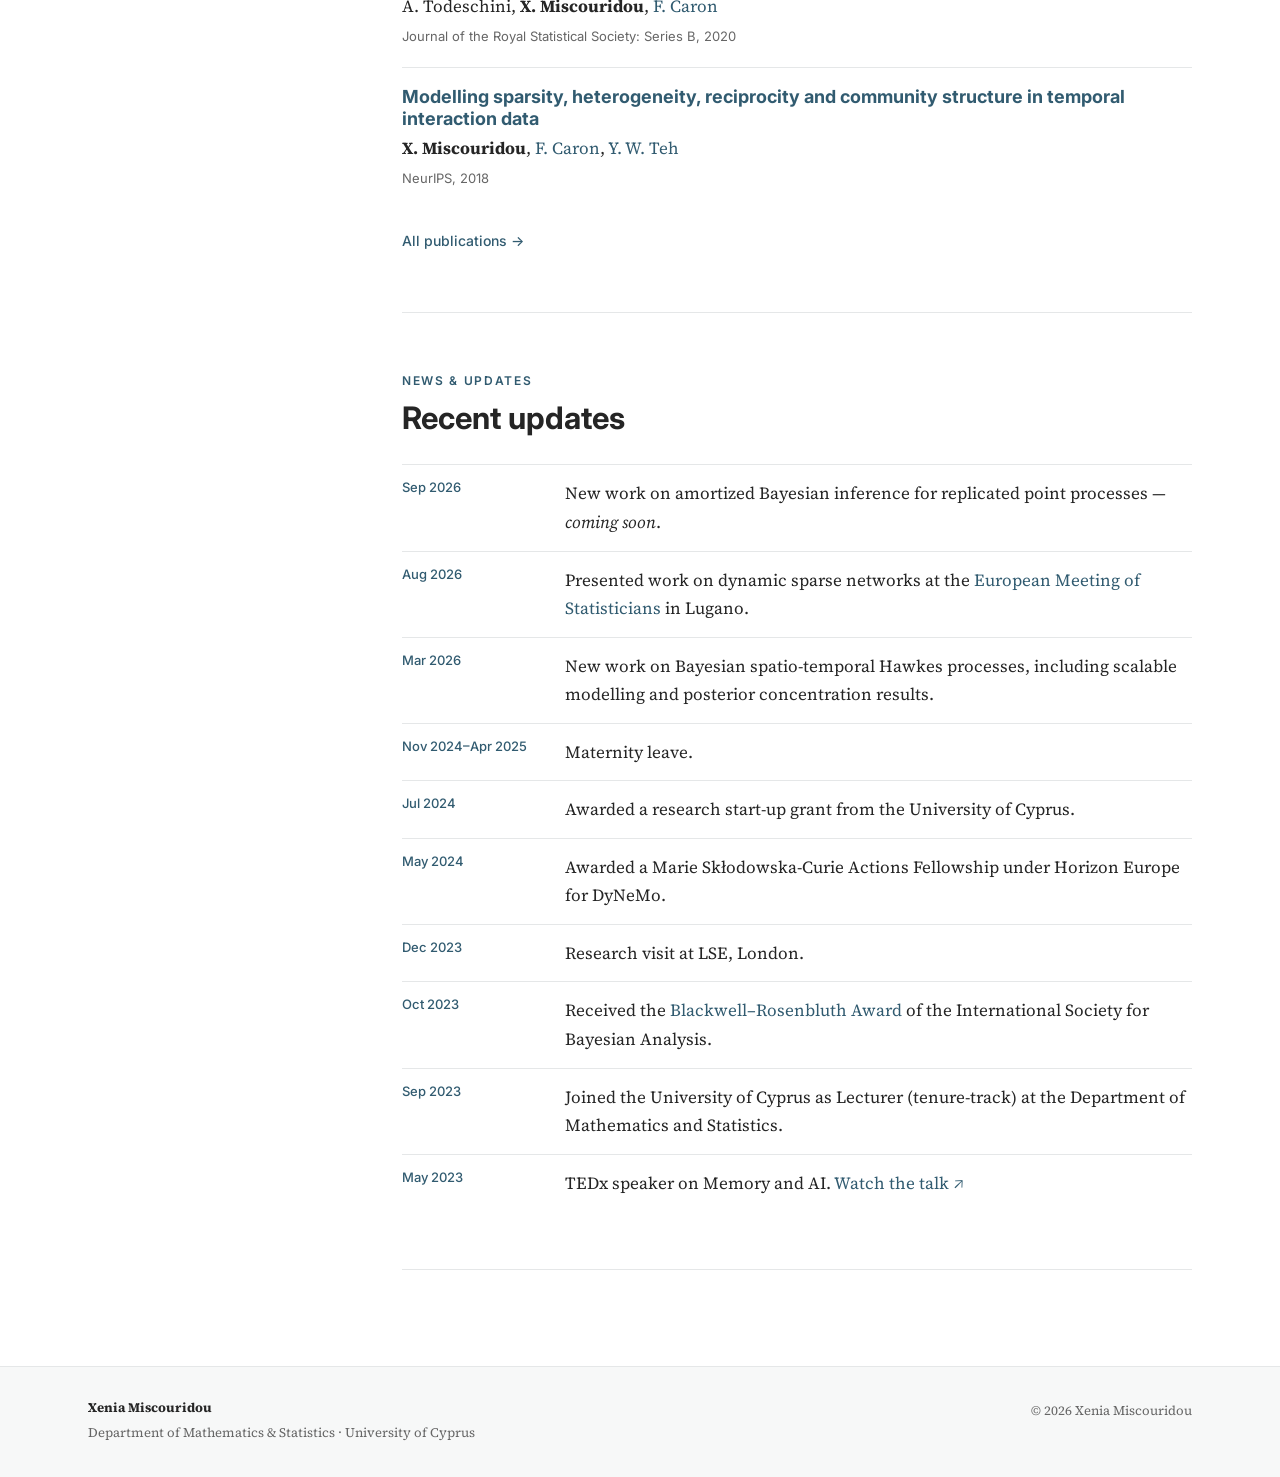
==== commit 3f2a1649: "Update index.html" ====
--- a/index.html
+++ b/index.html
@@ -1,7 +1,7 @@
 <!doctype html><html lang="en"><head><meta charset="utf-8"><meta name="viewport" content="width=device-width,initial-scale=1"><title>Xenia Miscouridou</title><meta name="description" content="Xenia Miscouridou — Bayesian statistics, machine learning, networks and stochastic processes."><link rel="preconnect" href="https://fonts.googleapis.com"><link rel="preconnect" href="https://fonts.gstatic.com" crossorigin><link href="https://fonts.googleapis.com/css2?family=Inter:wght@400;500;600&family=Source+Serif+4:opsz,wght@8..60,400;8..60,600&display=swap" rel="stylesheet"><link rel="stylesheet" href="assets/style.css"></head><body>
 <header class="topbar"><div class="navwrap"><a class="brand" href="index.html">Xenia Miscouridou</a><button class="menu" aria-label="Menu" aria-expanded="false">☰</button><nav><a class="active" href="index.html#about">About</a><a href="research.html">Research</a><a href="publications.html">Publications</a><a href="teaching.html">Teaching</a><a href="people.html">People</a><a href="cv.html">CV</a></nav></div></header>
 <main class="layout"><aside class="profile"><img src="assets/xenia-profile.jpg" alt="Xenia Miscouridou"><h1>Xenia Miscouridou</h1><p class="role"><strong>Lecturer (tenure-track) @ Department of Mathematics and Statistics</strong></p><p class="affiliation">University of Cyprus</p><div class="links"><a href="mailto:miscouridou.xenia@ucy.ac.cy">Email</a><a href="https://scholar.google.com/citations?user=eUsxsWwAAAAJ" target="_blank" rel="noreferrer">Google Scholar</a><a href="https://github.com/misxenia" target="_blank" rel="noreferrer">GitHub</a><a href="cv.html">CV</a></div></aside>
-<div class="content"><section id="about" class="hero"><p class="eyebrow">About</p><!-- <h2>Bayesian statistics, machine learning &amp; complex data.</h2> --><h2>About me</h2><p>I am a <strong>Lecturer (tenure-track) at the Department of Mathematics and Statistics at the University of Cyprus</strong>. I currently hold a <strong>Marie Skłodowska-Curie Actions (MSCA) Fellowship</strong>, funded by Horizon Europe.</p><p>My research lies at the intersection of <strong>Bayesian statistics and machine learning</strong>, with a focus on probabilistic modelling and inference for complex, structured and evolving data. My interests include graph and network modelling, temporal and spatio-temporal point processes, Bayesian inference, machine learning, generative modelling, and explainability in AI.</p><p>I completed my <strong>DPhil in Statistics at the University of Oxford</strong>, advised by <a href="https://www.stats.ox.ac.uk/~caron/" target="_blank" rel="noreferrer">François Caron</a> and <a href="https://www.stats.ox.ac.uk/~teh/" target="_blank" rel="noreferrer">Yee Whye Teh</a>. During my doctoral studies, I held visiting researcher positions at the <strong><a href="https://cims.nyu.edu/" target="_blank" rel="noreferrer">Courant Institute</a>, New York University</strong> and the <strong><a href="https://www.turing.ac.uk/" target="_blank" rel="noreferrer">Alan Turing Institute</a>, London, UK</strong>. I subsequently held postdoctoral research positions at <strong>Imperial College London</strong> and at the <strong>University of Oxford</strong>, where I was a <strong>Wolfson College Scholar</strong>.</p><p>In 2022–2023, I was a Lecturer at the Department of Mathematics and the <a href="https://ix.imperial.ac.uk/" target="_blank" rel="noreferrer">I-X Centre for AI</a> at Imperial College London.</p><p>Currently I serve as an <strong>Associate Editor of the Journal of the Royal Statistical Society: Series C</strong>.</p></section>
+<div class="content"><section id="about" class="hero"><p class="eyebrow">About</p><!-- <h2>Bayesian statistics, machine learning &amp; complex data.</h2> --><h2>About me</h2><p>I am a <strong>Lecturer (tenure-track) at the Department of Mathematics and Statistics at the University of Cyprus</strong>. I currently hold a <strong>Marie Skłodowska-Curie Actions (MSCA) Fellowship</strong>, funded by Horizon Europe.</p><p>My research lies at the intersection of <strong>Bayesian statistics and machine learning</strong>, with a focus on modelling and inference for complex, structured and evolving data. My interests include Bayesian nonparametrics for graph and network modelling, temporal and spatio-temporal point processes, Bayesian inference, machine learning, generative modelling, and explainability in AI.</p><p>I completed my <strong>DPhil in Statistics at the University of Oxford</strong>, advised by <a href="https://www.stats.ox.ac.uk/~caron/" target="_blank" rel="noreferrer">François Caron</a> and <a href="https://www.stats.ox.ac.uk/~teh/" target="_blank" rel="noreferrer">Yee Whye Teh</a>. During my doctoral studies, I held visiting researcher positions at the <strong><a href="https://cims.nyu.edu/" target="_blank" rel="noreferrer">Courant Institute</a>, New York University</strong> and the <strong><a href="https://www.turing.ac.uk/" target="_blank" rel="noreferrer">Alan Turing Institute</a>, London, UK</strong>. I subsequently held postdoctoral research positions at <strong>Imperial College London</strong> and at the <strong>University of Oxford</strong>, where I was a <strong>Wolfson College Scholar</strong>.</p><p>In 2022–2023, I was a Lecturer at the Department of Mathematics and the <a href="https://ix.imperial.ac.uk/" target="_blank" rel="noreferrer">I-X Centre for AI</a> at Imperial College London.</p><p>Currently I serve as an <strong>Associate Editor of the Journal of the Royal Statistical Society: Series C</strong>.</p></section>
 <section id="research" class="section"><div class="sectionhead"><p class="eyebrow">Research</p><h2>Research areas</h2></div><div class="research-grid research-grid-titles"><article><h3>Bayesian modelling of networks</h3></article><article><h3>Stochastic processes &amp; spatio-temporal statistics</h3></article><article><h3>Statistical machine learning &amp; AI</h3></article></div><a class="more" href="research.html">Explore research →</a></section>
 <section id="publications" class="section"><div class="sectionhead"><p class="eyebrow">Selected publications</p><h2>Recent &amp; representative work</h2></div><div class="pub"><h3><a href="https://arxiv.org/abs/2603.28556" target="_blank" rel="noreferrer">Flexible and Scalable Bayesian Modelling of Spatio-Temporal Hawkes Processes</a></h3><p>W. Liu, <strong>X. Miscouridou</strong>, D. Sulem</p><span class="venue">arXiv:2603.28556, 2026</span></div><div class="pub"><h3><a href="https://proceedings.mlr.press/v267/rodriguez25a.html" target="_blank" rel="noreferrer">Concept Reachability in Diffusion Models: Beyond Dataset Constraints</a></h3><p>M. Aparicio Rodriguez, <strong>X. Miscouridou</strong>, A. Borovykh</p><span class="venue">International Conference on Machine Learning (ICML), 2025</span></div><div class="pub"><h3><a href="https://academic.oup.com/jrsssb/article/82/2/487/7056100" target="_blank" rel="noreferrer">Exchangeable random measures for sparse networks with overlapping communities</a></h3><p>A. Todeschini, <strong>X. Miscouridou</strong>, <a href="https://www.stats.ox.ac.uk/~caron/" target="_blank" rel="noreferrer">F. Caron</a></p><span class="venue">Journal of the Royal Statistical Society: Series B, 2020</span></div><div class="pub"><h3><a href="https://proceedings.neurips.cc/paper/2018/hash/160c88652d47d0be60bfbfed25111412-Abstract.html" target="_blank" rel="noreferrer">Modelling sparsity, heterogeneity, reciprocity and community structure in temporal interaction data</a></h3><p><strong>X. Miscouridou</strong>, <a href="https://www.stats.ox.ac.uk/~caron/" target="_blank" rel="noreferrer">F. Caron</a>, <a href="https://www.stats.ox.ac.uk/~teh/" target="_blank" rel="noreferrer">Y. W. Teh</a></p><span class="venue">NeurIPS, 2018</span></div><a class="more" href="publications.html">All publications →</a></section>
 <section id="news" class="section"><div class="sectionhead"><p class="eyebrow">News &amp; updates</p><h2>Recent updates</h2></div><div class="timeline"><div class="event"><time>Sep 2026</time><p>New work on amortized Bayesian inference for replicated point processes — <em>coming soon</em>.</p></div><div class="event"><time>Aug 2026</time><p>Presented work on dynamic sparse networks at the <a href="https://www.google.com/search?q=European+Meeting+of+Statisticians&oq=European+Meeting+of+Statisticians&gs_lcrp=EgZjaHJvbWUqBggAEEUYOzIGCAAQRRg70gEHMTU4ajBqN6gCALACAA&sourceid=chrome&source=chrome.ob&ie=UTF-8" target="_blank" rel="noreferrer">European Meeting of Statisticians</a> in Lugano.</p></div><div class="event"><time>Mar 2026</time><p>New work on Bayesian spatio-temporal Hawkes processes, including scalable modelling and posterior concentration results.</p></div><div class="event"><time>Nov 2024–Apr 2025</time><p>Maternity leave.</p></div><div class="event"><time>Jul 2024</time><p>Awarded a research start-up grant from the University of Cyprus.</p></div><div class="event"><time>May 2024</time><p>Awarded a Marie Skłodowska-Curie Actions Fellowship under Horizon Europe for DyNeMo.</p></div><div class="event"><time>Dec 2023</time><p>Research visit at LSE, London.</p></div><div class="event"><time>Oct 2023</time><p>Received the <a href="https://bayesian.org/project/blackwell-rosenbluth-award/" target="_blank" rel="noreferrer">Blackwell–Rosenbluth Award</a> of the International Society for Bayesian Analysis.</p></div><div class="event"><time>Sep 2023</time><p>Joined the University of Cyprus as Lecturer (tenure-track) at the Department of Mathematics and Statistics.</p></div><div class="event"><time>May 2023</time><p>TEDx speaker on Memory and AI. <a href="https://www.youtube.com/watch?v=4ZYDt7Ha9Kg" target="_blank" rel="noreferrer">Watch the talk ↗</a></p></div></div></section></div></main>
--- a/assets/style.css
+++ b/assets/style.css
@@ -50,5 +50,5 @@
 
 /* Research theme figures */
 .theme-figure{margin:0 0 14px;max-width:75%}
-.theme-figure img{width:100%;height:auto;display:block;border-radius:8px;border:1px solid var(--rule)}
+.theme-figure img,.theme-figure video{width:100%;height:auto;display:block;border-radius:8px;border:1px solid var(--rule)}
 .theme-figure figcaption{margin-top:8px;font-size:12px;color:var(--muted);line-height:1.4}
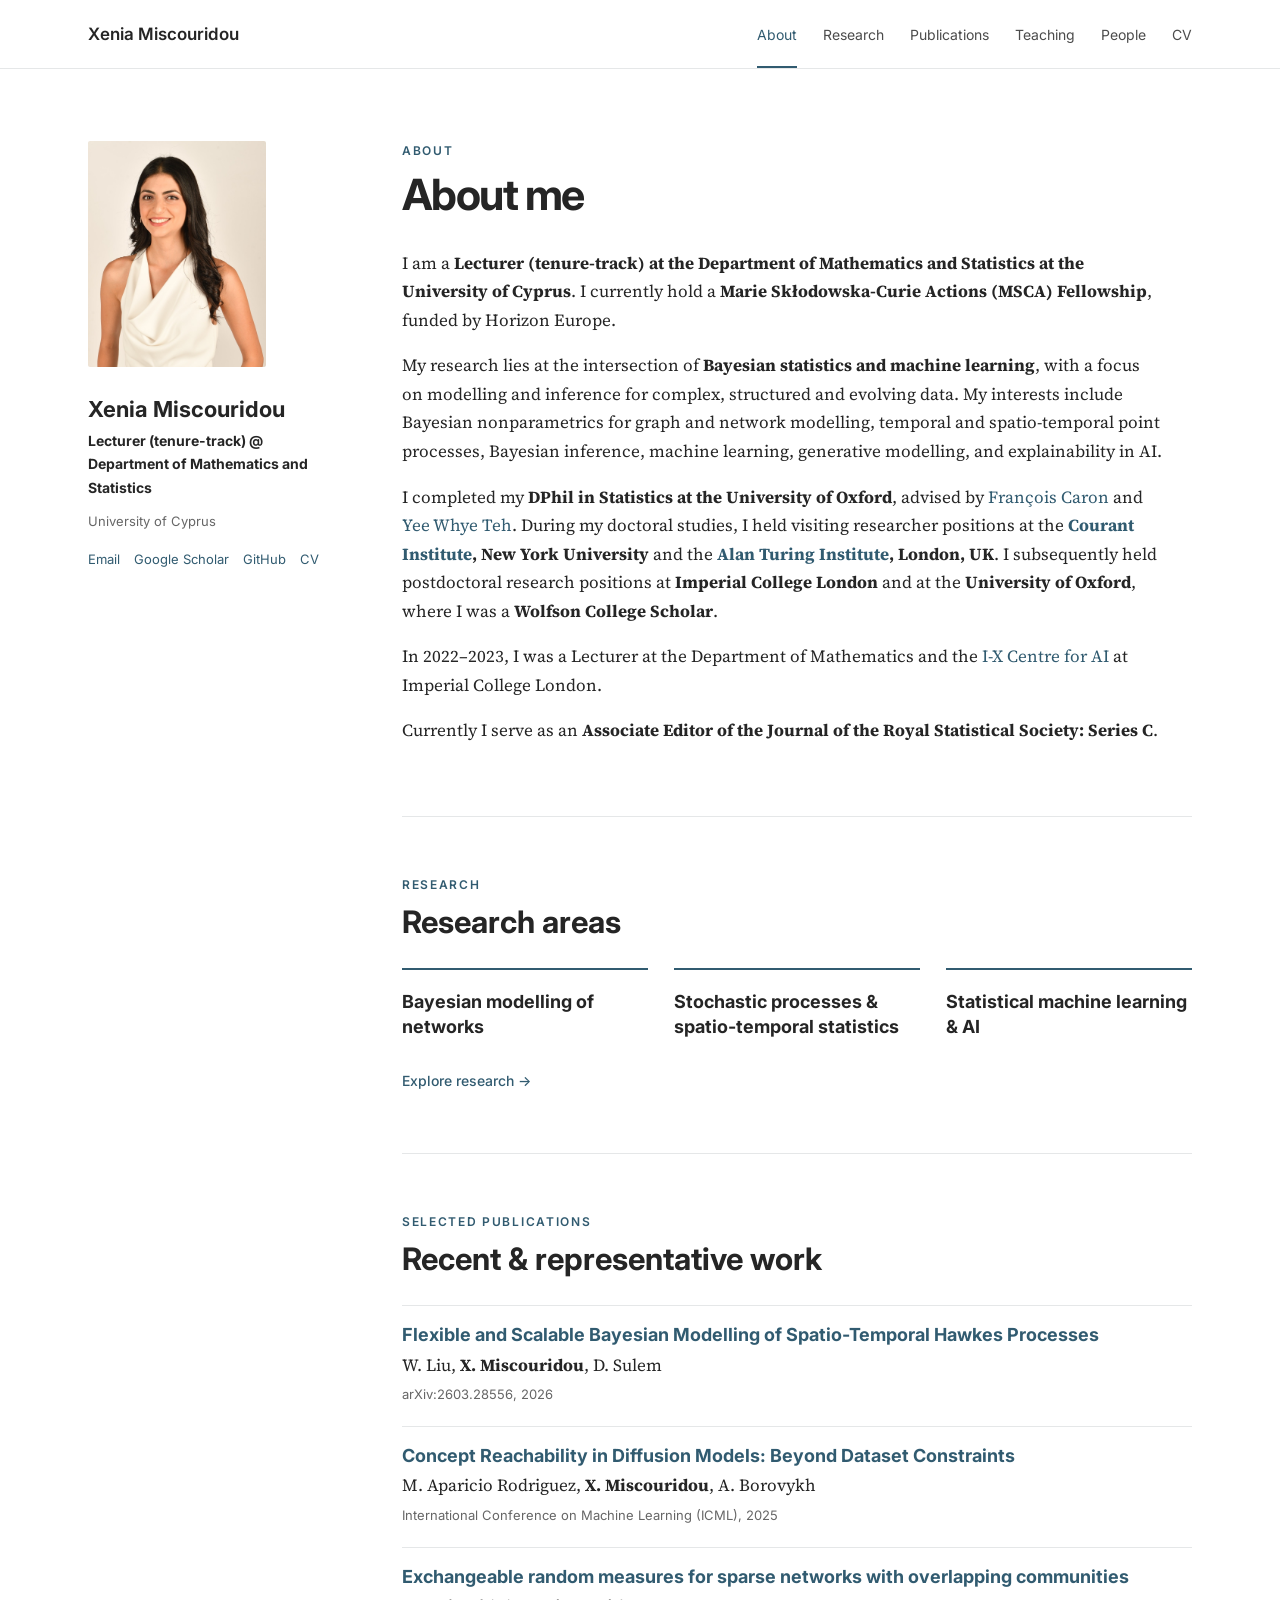
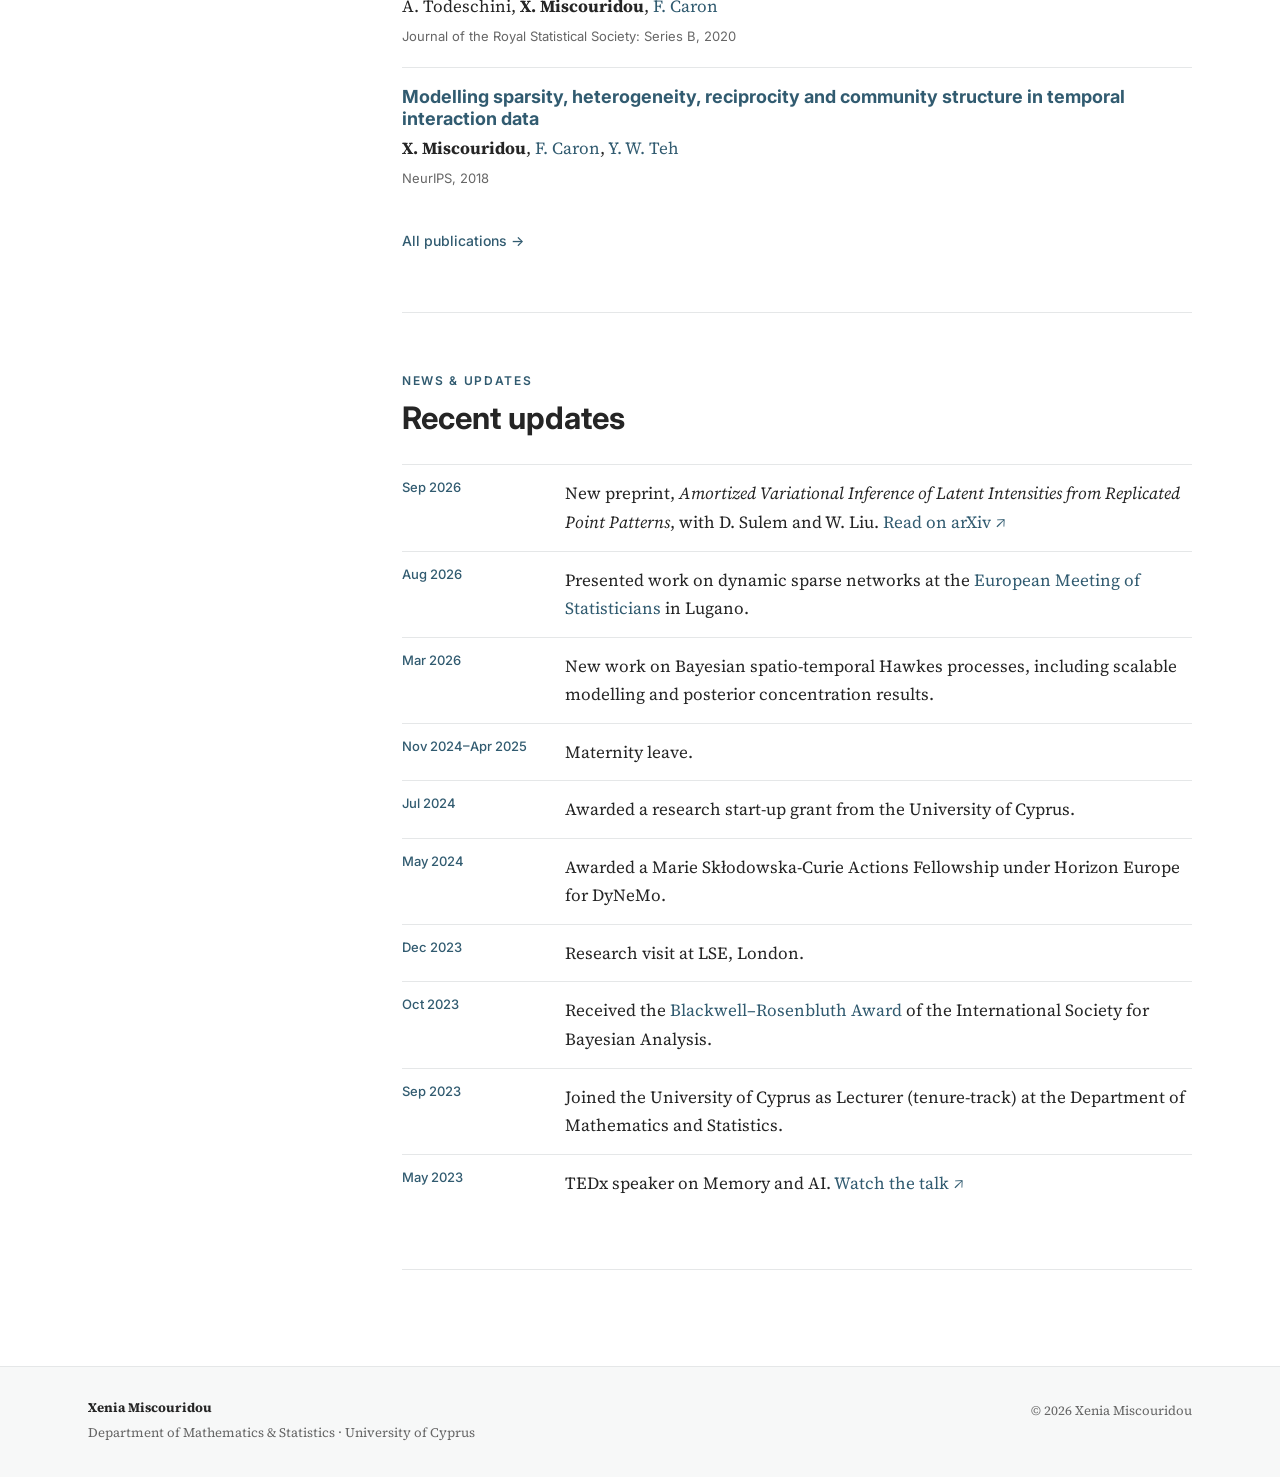
==== commit 365d2059: "Add news section with updates and publications Added recent updates section with new events and publ" ====
--- a/index.html
+++ b/index.html
@@ -4,5 +4,5 @@
 <div class="content"><section id="about" class="hero"><p class="eyebrow">About</p><!-- <h2>Bayesian statistics, machine learning &amp; complex data.</h2> --><h2>About me</h2><p>I am a <strong>Lecturer (tenure-track) at the Department of Mathematics and Statistics at the University of Cyprus</strong>. I currently hold a <strong>Marie Skłodowska-Curie Actions (MSCA) Fellowship</strong>, funded by Horizon Europe.</p><p>My research lies at the intersection of <strong>Bayesian statistics and machine learning</strong>, with a focus on modelling and inference for complex, structured and evolving data. My interests include Bayesian nonparametrics for graph and network modelling, temporal and spatio-temporal point processes, Bayesian inference, machine learning, generative modelling, and explainability in AI.</p><p>I completed my <strong>DPhil in Statistics at the University of Oxford</strong>, advised by <a href="https://www.stats.ox.ac.uk/~caron/" target="_blank" rel="noreferrer">François Caron</a> and <a href="https://www.stats.ox.ac.uk/~teh/" target="_blank" rel="noreferrer">Yee Whye Teh</a>. During my doctoral studies, I held visiting researcher positions at the <strong><a href="https://cims.nyu.edu/" target="_blank" rel="noreferrer">Courant Institute</a>, New York University</strong> and the <strong><a href="https://www.turing.ac.uk/" target="_blank" rel="noreferrer">Alan Turing Institute</a>, London, UK</strong>. I subsequently held postdoctoral research positions at <strong>Imperial College London</strong> and at the <strong>University of Oxford</strong>, where I was a <strong>Wolfson College Scholar</strong>.</p><p>In 2022–2023, I was a Lecturer at the Department of Mathematics and the <a href="https://ix.imperial.ac.uk/" target="_blank" rel="noreferrer">I-X Centre for AI</a> at Imperial College London.</p><p>Currently I serve as an <strong>Associate Editor of the Journal of the Royal Statistical Society: Series C</strong>.</p></section>
 <section id="research" class="section"><div class="sectionhead"><p class="eyebrow">Research</p><h2>Research areas</h2></div><div class="research-grid research-grid-titles"><article><h3>Bayesian modelling of networks</h3></article><article><h3>Stochastic processes &amp; spatio-temporal statistics</h3></article><article><h3>Statistical machine learning &amp; AI</h3></article></div><a class="more" href="research.html">Explore research →</a></section>
 <section id="publications" class="section"><div class="sectionhead"><p class="eyebrow">Selected publications</p><h2>Recent &amp; representative work</h2></div><div class="pub"><h3><a href="https://arxiv.org/abs/2603.28556" target="_blank" rel="noreferrer">Flexible and Scalable Bayesian Modelling of Spatio-Temporal Hawkes Processes</a></h3><p>W. Liu, <strong>X. Miscouridou</strong>, D. Sulem</p><span class="venue">arXiv:2603.28556, 2026</span></div><div class="pub"><h3><a href="https://proceedings.mlr.press/v267/rodriguez25a.html" target="_blank" rel="noreferrer">Concept Reachability in Diffusion Models: Beyond Dataset Constraints</a></h3><p>M. Aparicio Rodriguez, <strong>X. Miscouridou</strong>, A. Borovykh</p><span class="venue">International Conference on Machine Learning (ICML), 2025</span></div><div class="pub"><h3><a href="https://academic.oup.com/jrsssb/article/82/2/487/7056100" target="_blank" rel="noreferrer">Exchangeable random measures for sparse networks with overlapping communities</a></h3><p>A. Todeschini, <strong>X. Miscouridou</strong>, <a href="https://www.stats.ox.ac.uk/~caron/" target="_blank" rel="noreferrer">F. Caron</a></p><span class="venue">Journal of the Royal Statistical Society: Series B, 2020</span></div><div class="pub"><h3><a href="https://proceedings.neurips.cc/paper/2018/hash/160c88652d47d0be60bfbfed25111412-Abstract.html" target="_blank" rel="noreferrer">Modelling sparsity, heterogeneity, reciprocity and community structure in temporal interaction data</a></h3><p><strong>X. Miscouridou</strong>, <a href="https://www.stats.ox.ac.uk/~caron/" target="_blank" rel="noreferrer">F. Caron</a>, <a href="https://www.stats.ox.ac.uk/~teh/" target="_blank" rel="noreferrer">Y. W. Teh</a></p><span class="venue">NeurIPS, 2018</span></div><a class="more" href="publications.html">All publications →</a></section>
-<section id="news" class="section"><div class="sectionhead"><p class="eyebrow">News &amp; updates</p><h2>Recent updates</h2></div><div class="timeline"><div class="event"><time>Sep 2026</time><p>New work on amortized Bayesian inference for replicated point processes — <em>coming soon</em>.</p></div><div class="event"><time>Aug 2026</time><p>Presented work on dynamic sparse networks at the <a href="https://www.google.com/search?q=European+Meeting+of+Statisticians&oq=European+Meeting+of+Statisticians&gs_lcrp=EgZjaHJvbWUqBggAEEUYOzIGCAAQRRg70gEHMTU4ajBqN6gCALACAA&sourceid=chrome&source=chrome.ob&ie=UTF-8" target="_blank" rel="noreferrer">European Meeting of Statisticians</a> in Lugano.</p></div><div class="event"><time>Mar 2026</time><p>New work on Bayesian spatio-temporal Hawkes processes, including scalable modelling and posterior concentration results.</p></div><div class="event"><time>Nov 2024–Apr 2025</time><p>Maternity leave.</p></div><div class="event"><time>Jul 2024</time><p>Awarded a research start-up grant from the University of Cyprus.</p></div><div class="event"><time>May 2024</time><p>Awarded a Marie Skłodowska-Curie Actions Fellowship under Horizon Europe for DyNeMo.</p></div><div class="event"><time>Dec 2023</time><p>Research visit at LSE, London.</p></div><div class="event"><time>Oct 2023</time><p>Received the <a href="https://bayesian.org/project/blackwell-rosenbluth-award/" target="_blank" rel="noreferrer">Blackwell–Rosenbluth Award</a> of the International Society for Bayesian Analysis.</p></div><div class="event"><time>Sep 2023</time><p>Joined the University of Cyprus as Lecturer (tenure-track) at the Department of Mathematics and Statistics.</p></div><div class="event"><time>May 2023</time><p>TEDx speaker on Memory and AI. <a href="https://www.youtube.com/watch?v=4ZYDt7Ha9Kg" target="_blank" rel="noreferrer">Watch the talk ↗</a></p></div></div></section></div></main>
+<section id="news" class="section"><div class="sectionhead"><p class="eyebrow">News &amp; updates</p><h2>Recent updates</h2></div><div class="timeline"><div class="event"><time>Sep 2026</time><p>New preprint, <em>Amortized Variational Inference of Latent Intensities from Replicated Point Patterns</em>, with D. Sulem and W. Liu. <a href="https://arxiv.org/abs/2610.16669" target="_blank" rel="noreferrer">Read on arXiv ↗</a></p></div><div class="event"><time>Aug 2026</time><p>Presented work on dynamic sparse networks at the <a href="https://www.google.com/search?q=European+Meeting+of+Statisticians&oq=European+Meeting+of+Statisticians&gs_lcrp=EgZjaHJvbWUqBggAEEUYOzIGCAAQRRg70gEHMTU4ajBqN6gCALACAA&sourceid=chrome&source=chrome.ob&ie=UTF-8" target="_blank" rel="noreferrer">European Meeting of Statisticians</a> in Lugano.</p></div><div class="event"><time>Mar 2026</time><p>New work on Bayesian spatio-temporal Hawkes processes, including scalable modelling and posterior concentration results.</p></div><div class="event"><time>Nov 2024–Apr 2025</time><p>Maternity leave.</p></div><div class="event"><time>Jul 2024</time><p>Awarded a research start-up grant from the University of Cyprus.</p></div><div class="event"><time>May 2024</time><p>Awarded a Marie Skłodowska-Curie Actions Fellowship under Horizon Europe for DyNeMo.</p></div><div class="event"><time>Dec 2023</time><p>Research visit at LSE, London.</p></div><div class="event"><time>Oct 2023</time><p>Received the <a href="https://bayesian.org/project/blackwell-rosenbluth-award/" target="_blank" rel="noreferrer">Blackwell–Rosenbluth Award</a> of the International Society for Bayesian Analysis.</p></div><div class="event"><time>Sep 2023</time><p>Joined the University of Cyprus as Lecturer (tenure-track) at the Department of Mathematics and Statistics.</p></div><div class="event"><time>May 2023</time><p>TEDx speaker on Memory and AI. <a href="https://www.youtube.com/watch?v=4ZYDt7Ha9Kg" target="_blank" rel="noreferrer">Watch the talk ↗</a></p></div></div></section></div></main>
 <footer class="sitefooter"><div class="footerin"><div><strong>Xenia Miscouridou</strong><p>Department of Mathematics &amp; Statistics · University of Cyprus</p></div><p>© 2026 Xenia Miscouridou</p></div></footer><script src="assets/site.js"></script></body></html>
